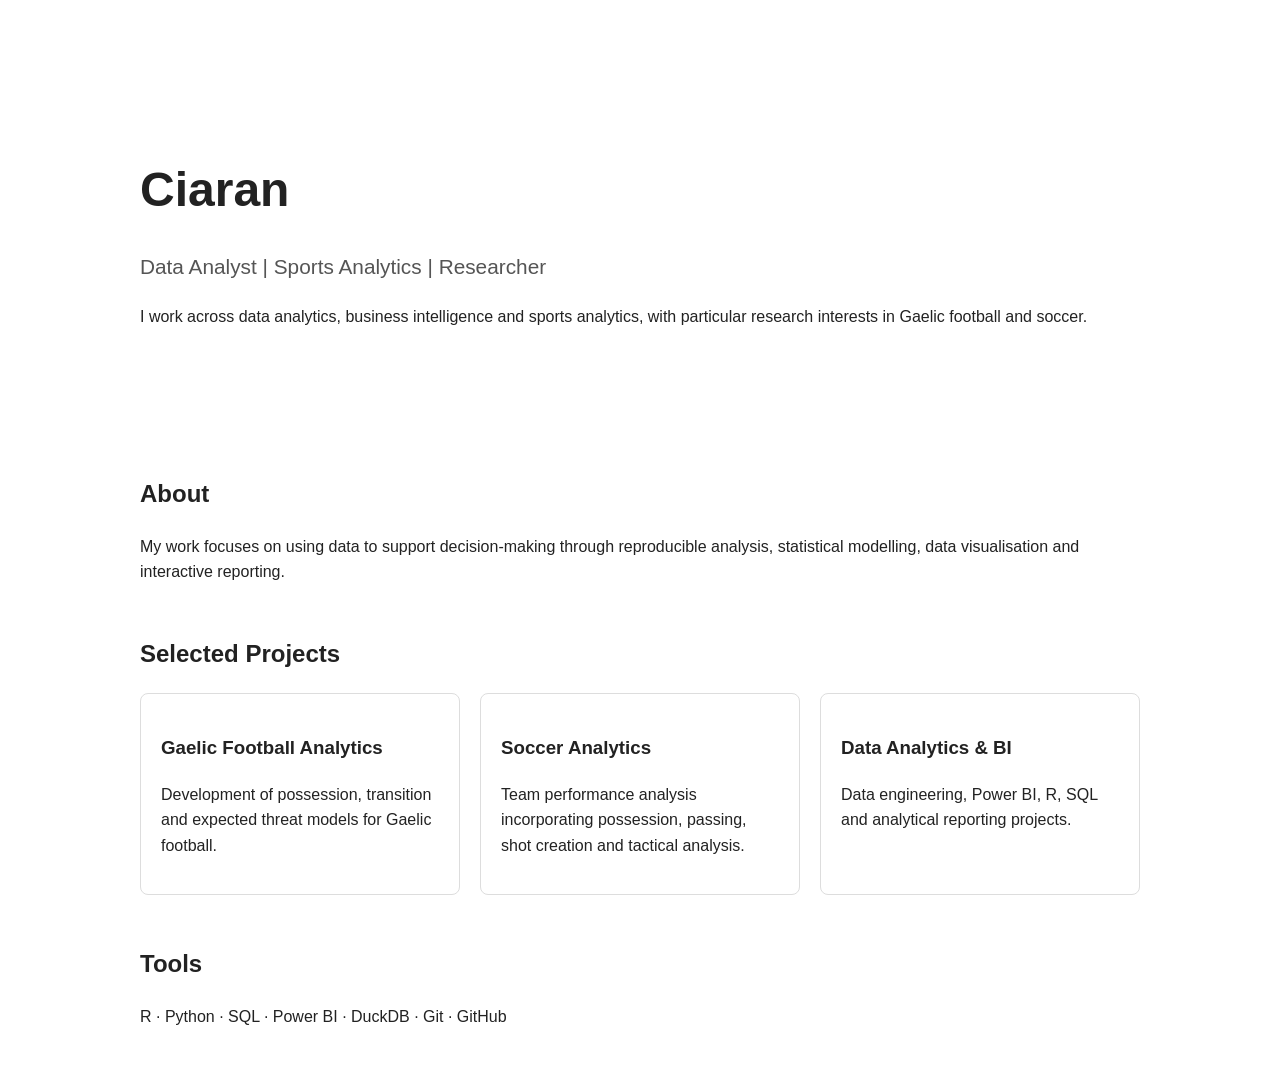
==== index.html @ 385c02b8 "Create index.html" ====
<!DOCTYPE html>
<html lang="en">
<head>
  <meta charset="UTF-8">
  <meta name="viewport" content="width=device-width, initial-scale=1.0">

  <title>Ciaran | Data Analyst & Sports Analytics</title>

  <style>
    body {
      font-family: Arial, sans-serif;
      max-width: 1000px;
      margin: 0 auto;
      padding: 40px 20px;
      line-height: 1.6;
      color: #222;
    }

    header {
      padding: 80px 0;
    }

    h1 {
      font-size: 3rem;
      margin-bottom: 10px;
    }

    h2 {
      margin-top: 50px;
    }

    .subtitle {
      font-size: 1.3rem;
      color: #555;
    }

    .projects {
      display: grid;
      grid-template-columns: repeat(auto-fit, minmax(250px, 1fr));
      gap: 20px;
    }

    .project {
      border: 1px solid #ddd;
      border-radius: 8px;
      padding: 20px;
    }

    a {
      color: #005eb8;
    }
  </style>
</head>

<body>

<header>
  <h1>Ciaran</h1>
  <p class="subtitle">
    Data Analyst | Sports Analytics | Researcher
  </p>

  <p>
    I work across data analytics, business intelligence and sports analytics,
    with particular research interests in Gaelic football and soccer.
  </p>
</header>

<section>
  <h2>About</h2>

  <p>
    My work focuses on using data to support decision-making through
    reproducible analysis, statistical modelling, data visualisation and
    interactive reporting.
  </p>
</section>

<section>
  <h2>Selected Projects</h2>

  <div class="projects">

    <div class="project">
      <h3>Gaelic Football Analytics</h3>
      <p>
        Development of possession, transition and expected threat models
        for Gaelic football.
      </p>
    </div>

    <div class="project">
      <h3>Soccer Analytics</h3>
      <p>
        Team performance analysis incorporating possession, passing,
        shot creation and tactical analysis.
      </p>
    </div>

    <div class="project">
      <h3>Data Analytics & BI</h3>
      <p>
        Data engineering, Power BI, R, SQL and analytical reporting projects.
      </p>
    </div>

  </div>
</section>

<section>
  <h2>Tools</h2>

  <p>
    R · Python · SQL · Power BI · DuckDB · Git · GitHub
  </p>
</section>

</body>
</html>
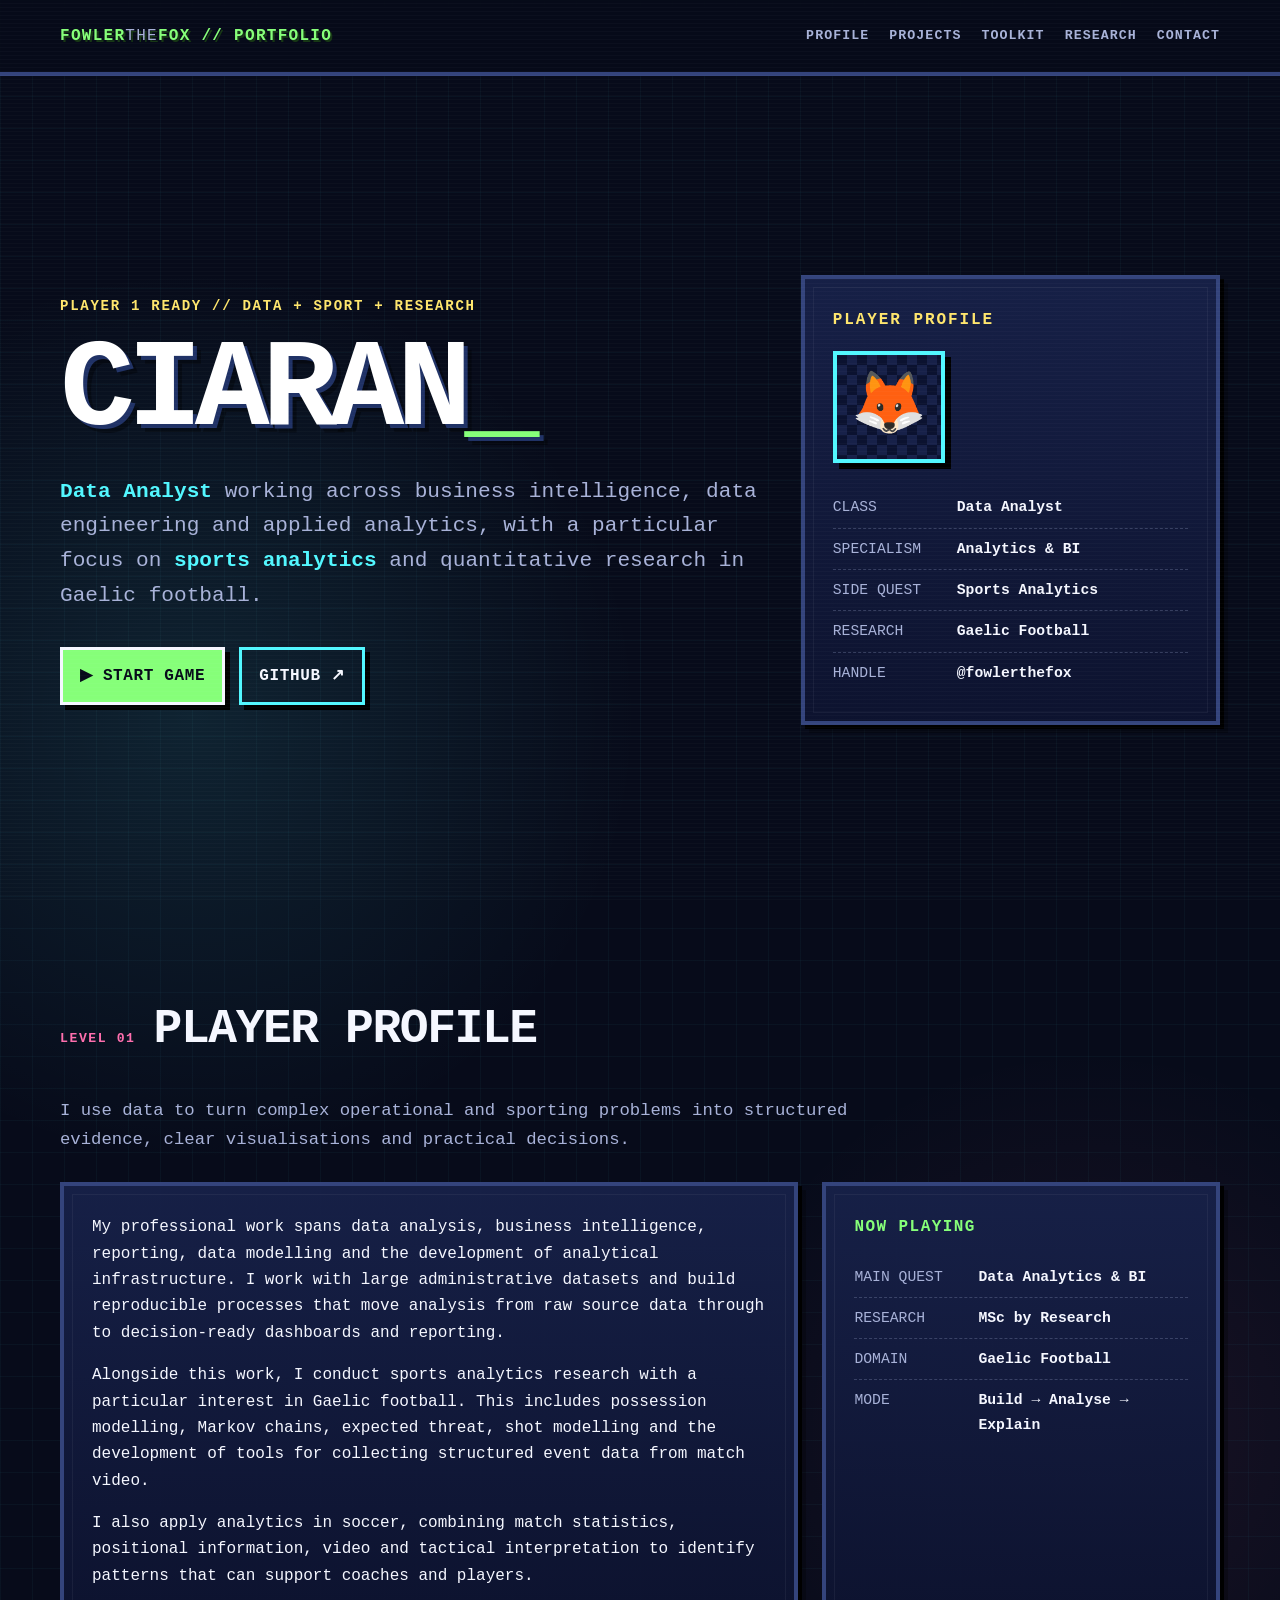
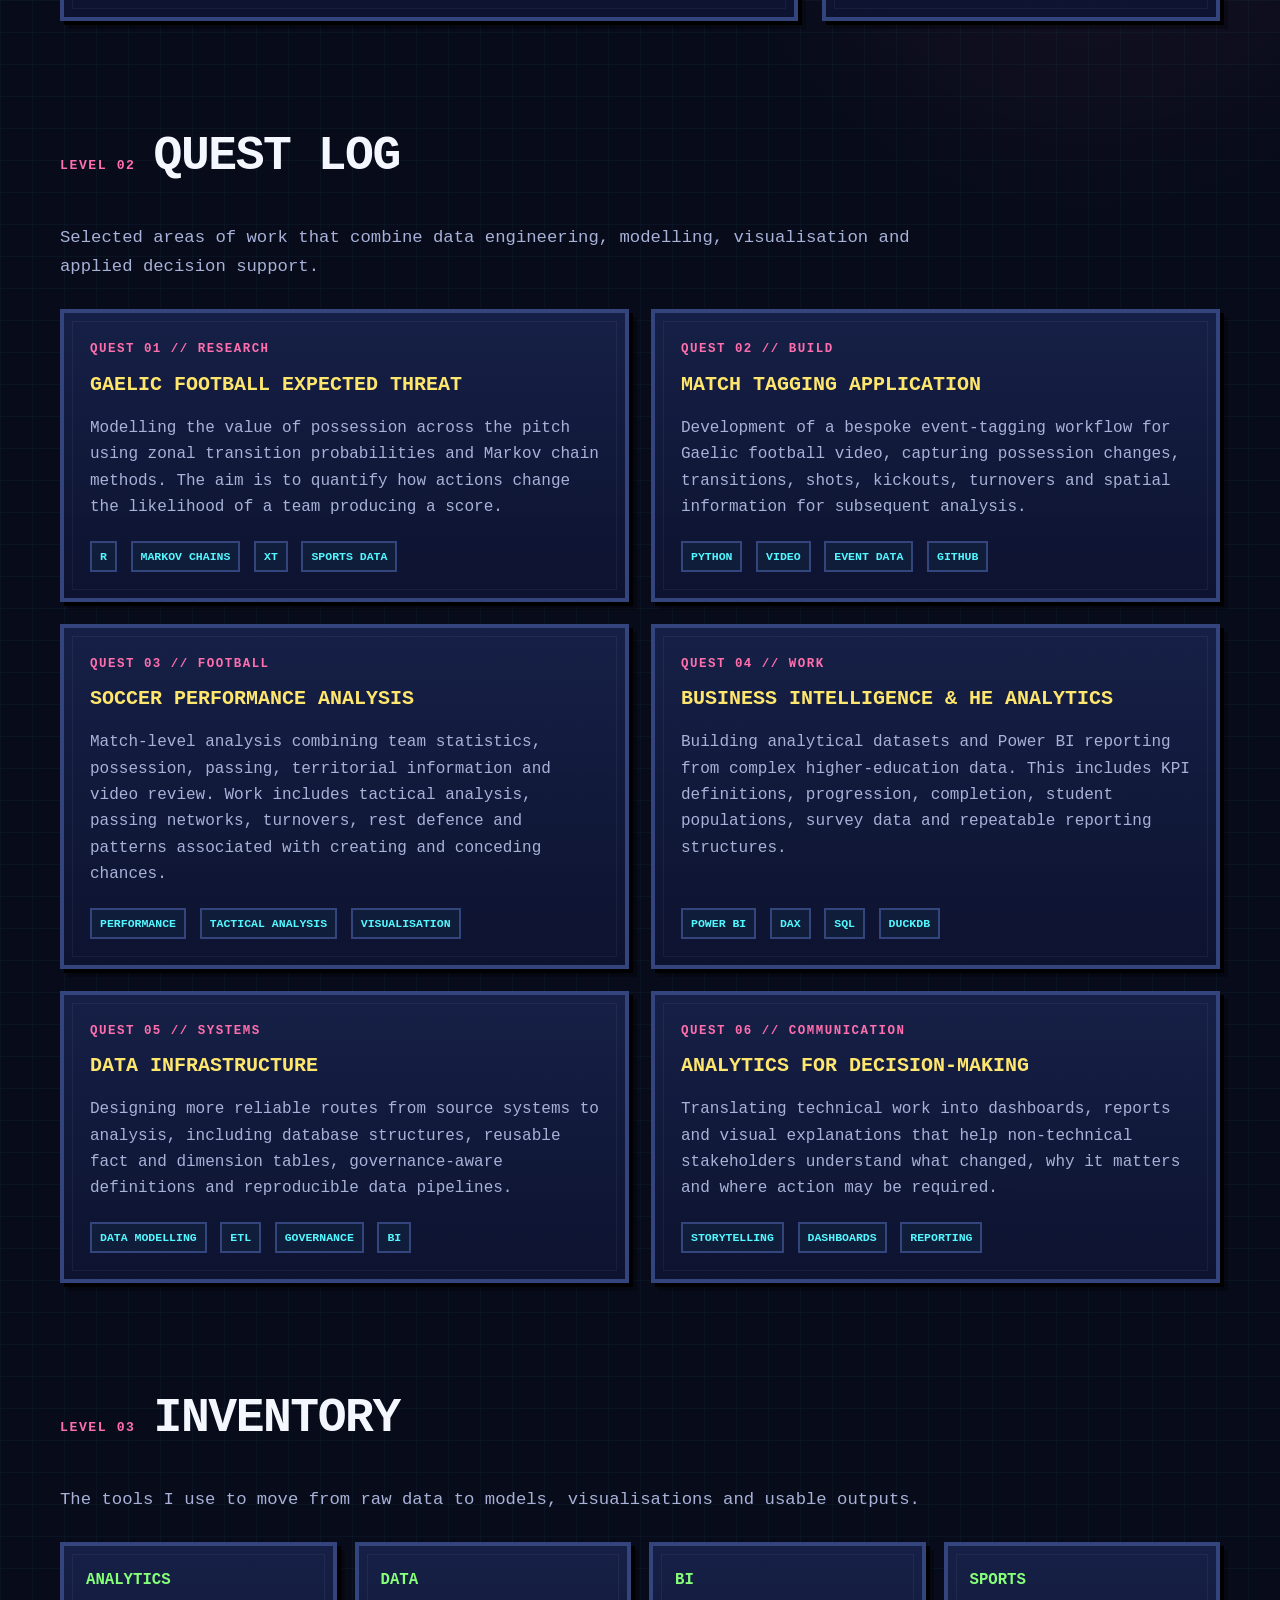
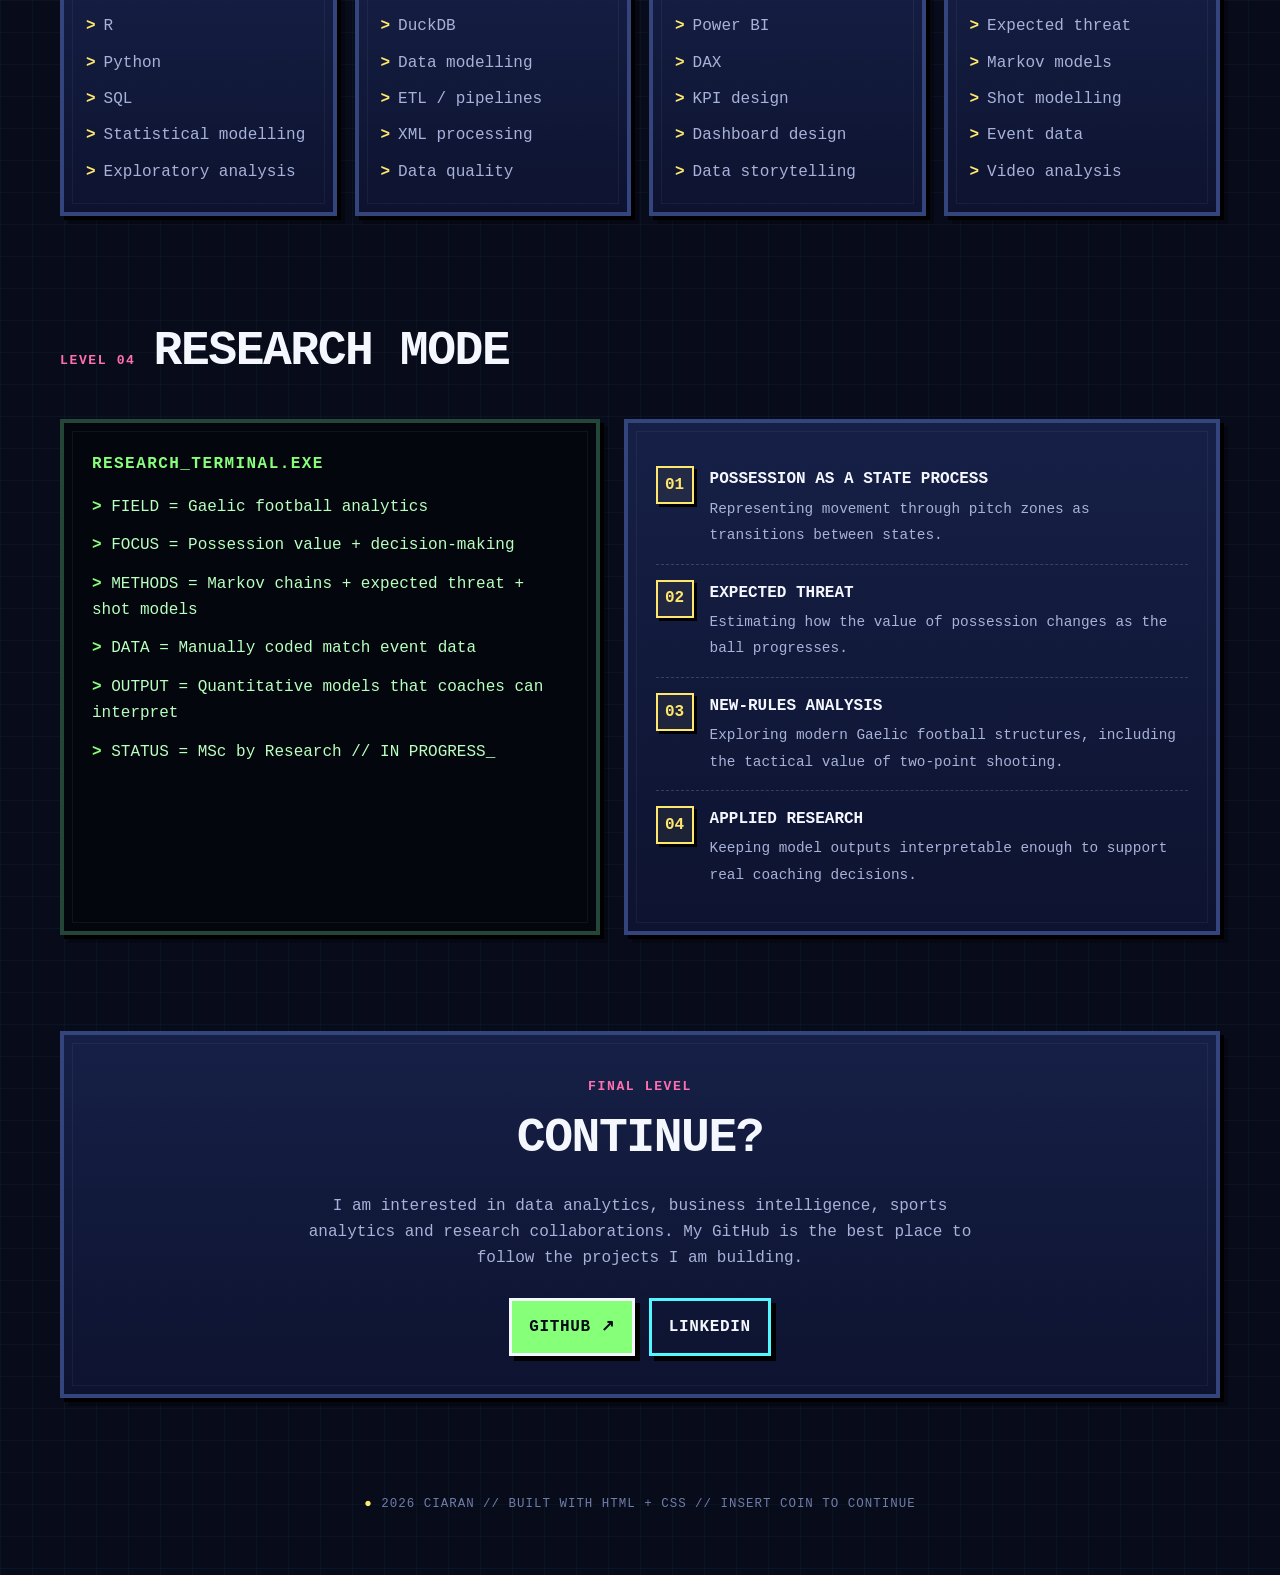
==== commit 3dae6b9a: "Update index.html updated homepage" ====
--- a/index.html
+++ b/index.html
@@ -1,119 +1,997 @@
 <!DOCTYPE html>
 <html lang="en">
 <head>
-  <meta charset="UTF-8">
-  <meta name="viewport" content="width=device-width, initial-scale=1.0">
-
+  <meta charset="UTF-8" />
+  <meta name="viewport" content="width=device-width, initial-scale=1.0" />
+  <meta name="description" content="Ciaran's portfolio — data analytics, sports analytics, research, Power BI, R, Python and SQL." />
   <title>Ciaran | Data Analyst & Sports Analytics</title>
 
   <style>
+    :root {
+      --bg: #070b1a;
+      --bg-2: #0b1230;
+      --panel: #111936;
+      --panel-2: #172149;
+      --ink: #f5f7ff;
+      --muted: #a8b2d8;
+      --green: #86ff79;
+      --cyan: #52f7ff;
+      --yellow: #ffe66d;
+      --pink: #ff6fae;
+      --red: #ff627d;
+      --border: #34447c;
+      --shadow: #000000;
+      --pixel: 4px;
+      --content: 1160px;
+    }
+
+    * {
+      box-sizing: border-box;
+    }
+
+    html {
+      scroll-behavior: smooth;
+    }
+
     body {
-      font-family: Arial, sans-serif;
-      max-width: 1000px;
+      margin: 0;
+      min-height: 100vh;
+      color: var(--ink);
+      background:
+        linear-gradient(rgba(82, 247, 255, 0.035) 1px, transparent 1px),
+        linear-gradient(90deg, rgba(82, 247, 255, 0.035) 1px, transparent 1px),
+        radial-gradient(circle at 15% 15%, rgba(82, 247, 255, 0.10), transparent 28rem),
+        radial-gradient(circle at 85% 30%, rgba(255, 111, 174, 0.08), transparent 24rem),
+        var(--bg);
+      background-size: 32px 32px, 32px 32px, auto, auto, auto;
+      font-family: "Courier New", Courier, monospace;
+      line-height: 1.65;
+      overflow-x: hidden;
+    }
+
+    body::after {
+      content: "";
+      position: fixed;
+      inset: 0;
+      pointer-events: none;
+      z-index: 999;
+      background: repeating-linear-gradient(
+        0deg,
+        rgba(255,255,255,0.018) 0,
+        rgba(255,255,255,0.018) 1px,
+        transparent 1px,
+        transparent 4px
+      );
+      mix-blend-mode: screen;
+    }
+
+    a {
+      color: inherit;
+    }
+
+    ::selection {
+      background: var(--cyan);
+      color: var(--bg);
+    }
+
+    .wrap {
+      width: min(calc(100% - 32px), var(--content));
       margin: 0 auto;
-      padding: 40px 20px;
-      line-height: 1.6;
-      color: #222;
-    }
-
-    header {
-      padding: 80px 0;
-    }
-
-    h1 {
-      font-size: 3rem;
-      margin-bottom: 10px;
-    }
-
-    h2 {
-      margin-top: 50px;
-    }
-
-    .subtitle {
-      font-size: 1.3rem;
-      color: #555;
-    }
-
-    .projects {
+    }
+
+    .pixel-box {
+      position: relative;
+      background: linear-gradient(180deg, rgba(23,33,73,0.94), rgba(13,19,48,0.96));
+      border: var(--pixel) solid var(--border);
+      box-shadow:
+        var(--pixel) var(--pixel) 0 var(--shadow),
+        calc(var(--pixel) * 2) calc(var(--pixel) * 2) 0 rgba(0,0,0,0.28);
+    }
+
+    .pixel-box::before {
+      content: "";
+      position: absolute;
+      inset: 8px;
+      border: 1px solid rgba(255,255,255,0.05);
+      pointer-events: none;
+    }
+
+    .topbar {
+      border-bottom: 4px solid var(--border);
+      background: rgba(7,11,26,0.92);
+      position: sticky;
+      top: 0;
+      z-index: 100;
+      backdrop-filter: blur(10px);
+    }
+
+    .topbar-inner {
+      min-height: 72px;
+      display: flex;
+      align-items: center;
+      justify-content: space-between;
+      gap: 24px;
+    }
+
+    .brand {
+      text-decoration: none;
+      font-weight: 900;
+      color: var(--green);
+      letter-spacing: 0.08em;
+      text-transform: uppercase;
+      white-space: nowrap;
+      text-shadow: 2px 2px 0 #173815;
+    }
+
+    .brand span {
+      color: var(--muted);
+      font-weight: 400;
+    }
+
+    nav {
+      display: flex;
+      gap: 20px;
+      flex-wrap: wrap;
+      justify-content: flex-end;
+    }
+
+    nav a {
+      color: var(--muted);
+      text-decoration: none;
+      font-size: 0.83rem;
+      font-weight: 700;
+      letter-spacing: 0.08em;
+      text-transform: uppercase;
+    }
+
+    nav a:hover,
+    nav a:focus-visible {
+      color: var(--cyan);
+    }
+
+    main {
+      padding-bottom: 40px;
+    }
+
+    .hero {
+      min-height: calc(100vh - 72px);
       display: grid;
-      grid-template-columns: repeat(auto-fit, minmax(250px, 1fr));
-      gap: 20px;
-    }
-
-    .project {
-      border: 1px solid #ddd;
-      border-radius: 8px;
-      padding: 20px;
-    }
-
-    a {
-      color: #005eb8;
+      grid-template-columns: 1.25fr 0.75fr;
+      gap: 42px;
+      align-items: center;
+      padding: 76px 0 56px;
+    }
+
+    .eyebrow {
+      color: var(--yellow);
+      font-size: 0.88rem;
+      font-weight: 800;
+      letter-spacing: 0.12em;
+      text-transform: uppercase;
+      margin: 0 0 18px;
+    }
+
+    .hero h1 {
+      margin: 0;
+      font-size: clamp(3.4rem, 10vw, 7.8rem);
+      line-height: 0.88;
+      letter-spacing: -0.06em;
+      color: white;
+      text-shadow:
+        4px 4px 0 #203266,
+        8px 8px 0 rgba(0,0,0,0.35);
+    }
+
+    .hero h1 .cursor {
+      color: var(--green);
+      animation: blink 1s steps(1) infinite;
+    }
+
+    @keyframes blink {
+      50% { opacity: 0; }
+    }
+
+    .hero-sub {
+      margin: 28px 0 0;
+      max-width: 760px;
+      font-size: clamp(1.05rem, 2vw, 1.32rem);
+      color: var(--muted);
+    }
+
+    .hero-sub strong {
+      color: var(--cyan);
+    }
+
+    .hero-actions {
+      display: flex;
+      flex-wrap: wrap;
+      gap: 14px;
+      margin-top: 34px;
+    }
+
+    .btn {
+      display: inline-block;
+      padding: 13px 17px;
+      border: 3px solid var(--ink);
+      background: var(--green);
+      color: var(--bg);
+      text-decoration: none;
+      text-transform: uppercase;
+      font-weight: 900;
+      letter-spacing: 0.04em;
+      box-shadow: 5px 5px 0 #000;
+      transition: transform 0.12s ease, box-shadow 0.12s ease;
+    }
+
+    .btn:hover,
+    .btn:focus-visible {
+      transform: translate(3px, 3px);
+      box-shadow: 2px 2px 0 #000;
+    }
+
+    .btn.secondary {
+      background: transparent;
+      color: var(--ink);
+      border-color: var(--cyan);
+    }
+
+    .player-card {
+      padding: 28px;
+    }
+
+    .player-card h2 {
+      margin: 0 0 18px;
+      color: var(--yellow);
+      font-size: 1rem;
+      text-transform: uppercase;
+      letter-spacing: 0.12em;
+    }
+
+    .avatar {
+      width: 112px;
+      height: 112px;
+      display: grid;
+      place-items: center;
+      margin-bottom: 24px;
+      border: 4px solid var(--cyan);
+      background:
+        linear-gradient(45deg, #172149 25%, transparent 25%),
+        linear-gradient(-45deg, #172149 25%, transparent 25%),
+        linear-gradient(45deg, transparent 75%, #172149 75%),
+        linear-gradient(-45deg, transparent 75%, #172149 75%),
+        #0b1230;
+      background-size: 20px 20px;
+      background-position: 0 0, 0 10px, 10px -10px, -10px 0px;
+      box-shadow: 6px 6px 0 #000;
+      font-size: 3.8rem;
+      image-rendering: pixelated;
+    }
+
+    .stat-row {
+      display: grid;
+      grid-template-columns: 112px 1fr;
+      gap: 12px;
+      padding: 8px 0;
+      border-bottom: 1px dashed rgba(168,178,216,0.26);
+      font-size: 0.92rem;
+    }
+
+    .stat-row:last-child {
+      border-bottom: 0;
+    }
+
+    .stat-label {
+      color: var(--muted);
+      text-transform: uppercase;
+    }
+
+    .stat-value {
+      color: var(--ink);
+      font-weight: 700;
+    }
+
+    .section {
+      padding: 86px 0 10px;
+      scroll-margin-top: 82px;
+    }
+
+    .section-heading {
+      display: flex;
+      align-items: baseline;
+      gap: 18px;
+      margin-bottom: 28px;
+    }
+
+    .level {
+      color: var(--pink);
+      font-weight: 900;
+      letter-spacing: 0.12em;
+      text-transform: uppercase;
+      white-space: nowrap;
+      font-size: 0.82rem;
+    }
+
+    .section h2 {
+      margin: 0;
+      font-size: clamp(1.8rem, 4vw, 3rem);
+      text-transform: uppercase;
+      letter-spacing: -0.03em;
+    }
+
+    .lead {
+      color: var(--muted);
+      font-size: 1.08rem;
+      max-width: 860px;
+      margin-bottom: 28px;
+    }
+
+    .profile-grid {
+      display: grid;
+      grid-template-columns: 1.3fr 0.7fr;
+      gap: 24px;
+    }
+
+    .profile-copy,
+    .now-playing {
+      padding: 28px;
+    }
+
+    .profile-copy p:first-child {
+      margin-top: 0;
+    }
+
+    .profile-copy p:last-child {
+      margin-bottom: 0;
+    }
+
+    .now-playing h3,
+    .terminal h3 {
+      margin-top: 0;
+      color: var(--green);
+      text-transform: uppercase;
+      font-size: 1rem;
+      letter-spacing: 0.09em;
+    }
+
+    .quest-grid {
+      display: grid;
+      grid-template-columns: repeat(2, minmax(0, 1fr));
+      gap: 22px;
+    }
+
+    .quest {
+      padding: 26px;
+      min-height: 280px;
+      display: flex;
+      flex-direction: column;
+    }
+
+    .quest-number {
+      color: var(--pink);
+      font-size: 0.78rem;
+      font-weight: 900;
+      letter-spacing: 0.12em;
+      text-transform: uppercase;
+    }
+
+    .quest h3 {
+      margin: 8px 0 14px;
+      color: var(--yellow);
+      font-size: 1.25rem;
+      text-transform: uppercase;
+    }
+
+    .quest p {
+      color: var(--muted);
+      margin-top: 0;
+    }
+
+    .quest .tags {
+      margin-top: auto;
+    }
+
+    .tag {
+      display: inline-block;
+      margin: 4px 4px 0 0;
+      padding: 4px 8px;
+      border: 2px solid var(--border);
+      color: var(--cyan);
+      background: rgba(82,247,255,0.04);
+      font-size: 0.72rem;
+      font-weight: 700;
+      text-transform: uppercase;
+    }
+
+    .toolkit {
+      display: grid;
+      grid-template-columns: repeat(4, minmax(0, 1fr));
+      gap: 18px;
+    }
+
+    .skill-card {
+      padding: 22px;
+    }
+
+    .skill-card h3 {
+      margin: 0 0 14px;
+      color: var(--green);
+      text-transform: uppercase;
+      font-size: 0.98rem;
+    }
+
+    .skill-card ul {
+      margin: 0;
+      padding: 0;
+      list-style: none;
+      color: var(--muted);
+    }
+
+    .skill-card li {
+      padding: 5px 0;
+    }
+
+    .skill-card li::before {
+      content: ">";
+      color: var(--yellow);
+      margin-right: 8px;
+      font-weight: 900;
+    }
+
+    .research-layout {
+      display: grid;
+      grid-template-columns: 0.95fr 1.05fr;
+      gap: 24px;
+    }
+
+    .terminal,
+    .achievement-panel {
+      padding: 28px;
+    }
+
+    .terminal {
+      background: #03070d;
+      border-color: #244638;
+      color: #b8ffc0;
+    }
+
+    .terminal-line {
+      margin: 0 0 12px;
+    }
+
+    .prompt {
+      color: var(--green);
+      font-weight: 900;
+    }
+
+    .achievement {
+      display: flex;
+      gap: 16px;
+      align-items: flex-start;
+      padding: 15px 0;
+      border-bottom: 1px dashed rgba(168,178,216,0.25);
+    }
+
+    .achievement:last-child {
+      border-bottom: 0;
+    }
+
+    .achievement-icon {
+      width: 38px;
+      height: 38px;
+      flex: 0 0 38px;
+      display: grid;
+      place-items: center;
+      border: 2px solid var(--yellow);
+      color: var(--yellow);
+      background: rgba(255,230,109,0.06);
+      font-weight: 900;
+      box-shadow: 3px 3px 0 #000;
+    }
+
+    .achievement strong {
+      color: var(--ink);
+      display: block;
+      text-transform: uppercase;
+      margin-bottom: 3px;
+    }
+
+    .achievement span {
+      color: var(--muted);
+      font-size: 0.9rem;
+    }
+
+    .contact-card {
+      padding: 38px;
+      text-align: center;
+    }
+
+    .contact-card h2 {
+      margin-bottom: 14px;
+    }
+
+    .contact-card p {
+      color: var(--muted);
+      max-width: 680px;
+      margin: 0 auto 26px;
+    }
+
+    .contact-links {
+      display: flex;
+      justify-content: center;
+      flex-wrap: wrap;
+      gap: 14px;
+    }
+
+    footer {
+      padding: 46px 0 60px;
+      text-align: center;
+      color: #6f7da8;
+      font-size: 0.78rem;
+      text-transform: uppercase;
+      letter-spacing: 0.08em;
+    }
+
+    .coin {
+      color: var(--yellow);
+    }
+
+    @media (max-width: 900px) {
+      .hero,
+      .profile-grid,
+      .research-layout {
+        grid-template-columns: 1fr;
+      }
+
+      .hero {
+        min-height: auto;
+        padding-top: 58px;
+      }
+
+      .player-card {
+        max-width: 560px;
+      }
+
+      .toolkit {
+        grid-template-columns: repeat(2, minmax(0, 1fr));
+      }
+    }
+
+    @media (max-width: 680px) {
+      .topbar {
+        position: relative;
+      }
+
+      .topbar-inner {
+        padding: 18px 0;
+        align-items: flex-start;
+        flex-direction: column;
+      }
+
+      nav {
+        justify-content: flex-start;
+        gap: 12px 18px;
+      }
+
+      .hero {
+        padding-top: 48px;
+      }
+
+      .hero h1 {
+        font-size: clamp(3.1rem, 21vw, 5rem);
+      }
+
+      .quest-grid,
+      .toolkit {
+        grid-template-columns: 1fr;
+      }
+
+      .section {
+        padding-top: 68px;
+      }
+
+      .section-heading {
+        display: block;
+      }
+
+      .level {
+        display: block;
+        margin-bottom: 6px;
+      }
+
+      .contact-card,
+      .profile-copy,
+      .now-playing,
+      .terminal,
+      .achievement-panel,
+      .quest,
+      .player-card {
+        padding: 22px;
+      }
+    }
+
+    @media (prefers-reduced-motion: reduce) {
+      html {
+        scroll-behavior: auto;
+      }
+
+      .cursor {
+        animation: none !important;
+      }
+
+      .btn {
+        transition: none;
+      }
     }
   </style>
 </head>
 
 <body>
-
-<header>
-  <h1>Ciaran</h1>
-  <p class="subtitle">
-    Data Analyst | Sports Analytics | Researcher
-  </p>
-
-  <p>
-    I work across data analytics, business intelligence and sports analytics,
-    with particular research interests in Gaelic football and soccer.
-  </p>
-</header>
-
-<section>
-  <h2>About</h2>
-
-  <p>
-    My work focuses on using data to support decision-making through
-    reproducible analysis, statistical modelling, data visualisation and
-    interactive reporting.
-  </p>
-</section>
-
-<section>
-  <h2>Selected Projects</h2>
-
-  <div class="projects">
-
-    <div class="project">
-      <h3>Gaelic Football Analytics</h3>
-      <p>
-        Development of possession, transition and expected threat models
-        for Gaelic football.
-      </p>
+  <header class="topbar">
+    <div class="wrap topbar-inner">
+      <a class="brand" href="#home">FOWLER<span>THE</span>FOX // PORTFOLIO</a>
+
+      <nav aria-label="Main navigation">
+        <a href="#profile">Profile</a>
+        <a href="#quests">Projects</a>
+        <a href="#toolkit">Toolkit</a>
+        <a href="#research">Research</a>
+        <a href="#contact">Contact</a>
+      </nav>
     </div>
-
-    <div class="project">
-      <h3>Soccer Analytics</h3>
-      <p>
-        Team performance analysis incorporating possession, passing,
-        shot creation and tactical analysis.
-      </p>
+  </header>
+
+  <main id="home">
+    <div class="wrap">
+      <section class="hero">
+        <div>
+          <p class="eyebrow">Player 1 Ready // Data + Sport + Research</p>
+
+          <h1>CIARAN<span class="cursor">_</span></h1>
+
+          <p class="hero-sub">
+            <strong>Data Analyst</strong> working across business intelligence,
+            data engineering and applied analytics, with a particular focus on
+            <strong>sports analytics</strong> and quantitative research in Gaelic football.
+          </p>
+
+          <div class="hero-actions">
+            <a class="btn" href="#quests">▶ Start Game</a>
+            <a class="btn secondary" href="https://github.com/fowlerthefox" target="_blank" rel="noopener noreferrer">GitHub ↗</a>
+          </div>
+        </div>
+
+        <aside class="player-card pixel-box" aria-label="Player profile">
+          <h2>Player Profile</h2>
+
+          <div class="avatar" aria-hidden="true">🦊</div>
+
+          <div class="stat-row">
+            <span class="stat-label">Class</span>
+            <span class="stat-value">Data Analyst</span>
+          </div>
+          <div class="stat-row">
+            <span class="stat-label">Specialism</span>
+            <span class="stat-value">Analytics & BI</span>
+          </div>
+          <div class="stat-row">
+            <span class="stat-label">Side Quest</span>
+            <span class="stat-value">Sports Analytics</span>
+          </div>
+          <div class="stat-row">
+            <span class="stat-label">Research</span>
+            <span class="stat-value">Gaelic Football</span>
+          </div>
+          <div class="stat-row">
+            <span class="stat-label">Handle</span>
+            <span class="stat-value">@fowlerthefox</span>
+          </div>
+        </aside>
+      </section>
+
+      <section class="section" id="profile">
+        <div class="section-heading">
+          <span class="level">Level 01</span>
+          <h2>Player Profile</h2>
+        </div>
+
+        <p class="lead">
+          I use data to turn complex operational and sporting problems into
+          structured evidence, clear visualisations and practical decisions.
+        </p>
+
+        <div class="profile-grid">
+          <div class="profile-copy pixel-box">
+            <p>
+              My professional work spans data analysis, business intelligence,
+              reporting, data modelling and the development of analytical
+              infrastructure. I work with large administrative datasets and build
+              reproducible processes that move analysis from raw source data through
+              to decision-ready dashboards and reporting.
+            </p>
+
+            <p>
+              Alongside this work, I conduct sports analytics research with a
+              particular interest in Gaelic football. This includes possession
+              modelling, Markov chains, expected threat, shot modelling and the
+              development of tools for collecting structured event data from match video.
+            </p>
+
+            <p>
+              I also apply analytics in soccer, combining match statistics,
+              positional information, video and tactical interpretation to identify
+              patterns that can support coaches and players.
+            </p>
+          </div>
+
+          <aside class="now-playing pixel-box">
+            <h3>Now Playing</h3>
+
+            <div class="stat-row">
+              <span class="stat-label">Main Quest</span>
+              <span class="stat-value">Data Analytics & BI</span>
+            </div>
+            <div class="stat-row">
+              <span class="stat-label">Research</span>
+              <span class="stat-value">MSc by Research</span>
+            </div>
+            <div class="stat-row">
+              <span class="stat-label">Domain</span>
+              <span class="stat-value">Gaelic Football</span>
+            </div>
+            <div class="stat-row">
+              <span class="stat-label">Mode</span>
+              <span class="stat-value">Build → Analyse → Explain</span>
+            </div>
+          </aside>
+        </div>
+      </section>
+
+      <section class="section" id="quests">
+        <div class="section-heading">
+          <span class="level">Level 02</span>
+          <h2>Quest Log</h2>
+        </div>
+
+        <p class="lead">
+          Selected areas of work that combine data engineering, modelling,
+          visualisation and applied decision support.
+        </p>
+
+        <div class="quest-grid">
+          <article class="quest pixel-box">
+            <span class="quest-number">Quest 01 // Research</span>
+            <h3>Gaelic Football Expected Threat</h3>
+            <p>
+              Modelling the value of possession across the pitch using zonal
+              transition probabilities and Markov chain methods. The aim is to
+              quantify how actions change the likelihood of a team producing a score.
+            </p>
+            <div class="tags">
+              <span class="tag">R</span>
+              <span class="tag">Markov Chains</span>
+              <span class="tag">xT</span>
+              <span class="tag">Sports Data</span>
+            </div>
+          </article>
+
+          <article class="quest pixel-box">
+            <span class="quest-number">Quest 02 // Build</span>
+            <h3>Match Tagging Application</h3>
+            <p>
+              Development of a bespoke event-tagging workflow for Gaelic football
+              video, capturing possession changes, transitions, shots, kickouts,
+              turnovers and spatial information for subsequent analysis.
+            </p>
+            <div class="tags">
+              <span class="tag">Python</span>
+              <span class="tag">Video</span>
+              <span class="tag">Event Data</span>
+              <span class="tag">GitHub</span>
+            </div>
+          </article>
+
+          <article class="quest pixel-box">
+            <span class="quest-number">Quest 03 // Football</span>
+            <h3>Soccer Performance Analysis</h3>
+            <p>
+              Match-level analysis combining team statistics, possession,
+              passing, territorial information and video review. Work includes
+              tactical analysis, passing networks, turnovers, rest defence and
+              patterns associated with creating and conceding chances.
+            </p>
+            <div class="tags">
+              <span class="tag">Performance</span>
+              <span class="tag">Tactical Analysis</span>
+              <span class="tag">Visualisation</span>
+            </div>
+          </article>
+
+          <article class="quest pixel-box">
+            <span class="quest-number">Quest 04 // Work</span>
+            <h3>Business Intelligence & HE Analytics</h3>
+            <p>
+              Building analytical datasets and Power BI reporting from complex
+              higher-education data. This includes KPI definitions, progression,
+              completion, student populations, survey data and repeatable reporting
+              structures.
+            </p>
+            <div class="tags">
+              <span class="tag">Power BI</span>
+              <span class="tag">DAX</span>
+              <span class="tag">SQL</span>
+              <span class="tag">DuckDB</span>
+            </div>
+          </article>
+
+          <article class="quest pixel-box">
+            <span class="quest-number">Quest 05 // Systems</span>
+            <h3>Data Infrastructure</h3>
+            <p>
+              Designing more reliable routes from source systems to analysis,
+              including database structures, reusable fact and dimension tables,
+              governance-aware definitions and reproducible data pipelines.
+            </p>
+            <div class="tags">
+              <span class="tag">Data Modelling</span>
+              <span class="tag">ETL</span>
+              <span class="tag">Governance</span>
+              <span class="tag">BI</span>
+            </div>
+          </article>
+
+          <article class="quest pixel-box">
+            <span class="quest-number">Quest 06 // Communication</span>
+            <h3>Analytics for Decision-Making</h3>
+            <p>
+              Translating technical work into dashboards, reports and visual
+              explanations that help non-technical stakeholders understand what
+              changed, why it matters and where action may be required.
+            </p>
+            <div class="tags">
+              <span class="tag">Storytelling</span>
+              <span class="tag">Dashboards</span>
+              <span class="tag">Reporting</span>
+            </div>
+          </article>
+        </div>
+      </section>
+
+      <section class="section" id="toolkit">
+        <div class="section-heading">
+          <span class="level">Level 03</span>
+          <h2>Inventory</h2>
+        </div>
+
+        <p class="lead">
+          The tools I use to move from raw data to models, visualisations and usable outputs.
+        </p>
+
+        <div class="toolkit">
+          <div class="skill-card pixel-box">
+            <h3>Analytics</h3>
+            <ul>
+              <li>R</li>
+              <li>Python</li>
+              <li>SQL</li>
+              <li>Statistical modelling</li>
+              <li>Exploratory analysis</li>
+            </ul>
+          </div>
+
+          <div class="skill-card pixel-box">
+            <h3>Data</h3>
+            <ul>
+              <li>DuckDB</li>
+              <li>Data modelling</li>
+              <li>ETL / pipelines</li>
+              <li>XML processing</li>
+              <li>Data quality</li>
+            </ul>
+          </div>
+
+          <div class="skill-card pixel-box">
+            <h3>BI</h3>
+            <ul>
+              <li>Power BI</li>
+              <li>DAX</li>
+              <li>KPI design</li>
+              <li>Dashboard design</li>
+              <li>Data storytelling</li>
+            </ul>
+          </div>
+
+          <div class="skill-card pixel-box">
+            <h3>Sports</h3>
+            <ul>
+              <li>Expected threat</li>
+              <li>Markov models</li>
+              <li>Shot modelling</li>
+              <li>Event data</li>
+              <li>Video analysis</li>
+            </ul>
+          </div>
+        </div>
+      </section>
+
+      <section class="section" id="research">
+        <div class="section-heading">
+          <span class="level">Level 04</span>
+          <h2>Research Mode</h2>
+        </div>
+
+        <div class="research-layout">
+          <div class="terminal pixel-box">
+            <h3>research_terminal.exe</h3>
+
+            <p class="terminal-line"><span class="prompt">&gt;</span> FIELD = Gaelic football analytics</p>
+            <p class="terminal-line"><span class="prompt">&gt;</span> FOCUS = Possession value + decision-making</p>
+            <p class="terminal-line"><span class="prompt">&gt;</span> METHODS = Markov chains + expected threat + shot models</p>
+            <p class="terminal-line"><span class="prompt">&gt;</span> DATA = Manually coded match event data</p>
+            <p class="terminal-line"><span class="prompt">&gt;</span> OUTPUT = Quantitative models that coaches can interpret</p>
+            <p class="terminal-line"><span class="prompt">&gt;</span> STATUS = MSc by Research // IN PROGRESS<span class="cursor">_</span></p>
+          </div>
+
+          <div class="achievement-panel pixel-box">
+            <div class="achievement">
+              <div class="achievement-icon">01</div>
+              <div>
+                <strong>Possession as a state process</strong>
+                <span>Representing movement through pitch zones as transitions between states.</span>
+              </div>
+            </div>
+
+            <div class="achievement">
+              <div class="achievement-icon">02</div>
+              <div>
+                <strong>Expected threat</strong>
+                <span>Estimating how the value of possession changes as the ball progresses.</span>
+              </div>
+            </div>
+
+            <div class="achievement">
+              <div class="achievement-icon">03</div>
+              <div>
+                <strong>New-rules analysis</strong>
+                <span>Exploring modern Gaelic football structures, including the tactical value of two-point shooting.</span>
+              </div>
+            </div>
+
+            <div class="achievement">
+              <div class="achievement-icon">04</div>
+              <div>
+                <strong>Applied research</strong>
+                <span>Keeping model outputs interpretable enough to support real coaching decisions.</span>
+              </div>
+            </div>
+          </div>
+        </div>
+      </section>
+
+      <section class="section" id="contact">
+        <div class="contact-card pixel-box">
+          <span class="level">Final Level</span>
+          <h2>Continue?</h2>
+
+          <p>
+            I am interested in data analytics, business intelligence, sports
+            analytics and research collaborations. My GitHub is the best place
+            to follow the projects I am building.
+          </p>
+
+          <div class="contact-links">
+            <a class="btn" href="https://github.com/fowlerthefox" target="_blank" rel="noopener noreferrer">GitHub ↗</a>
+            <!-- Replace # below with your LinkedIn profile URL when ready -->
+            <a class="btn secondary" href="#" aria-label="LinkedIn link placeholder">LinkedIn</a>
+          </div>
+        </div>
+      </section>
     </div>
-
-    <div class="project">
-      <h3>Data Analytics & BI</h3>
-      <p>
-        Data engineering, Power BI, R, SQL and analytical reporting projects.
-      </p>
+  </main>
+
+  <footer>
+    <div class="wrap">
+      <span class="coin">●</span> 2026 CIARAN // BUILT WITH HTML + CSS // INSERT COIN TO CONTINUE
     </div>
-
-  </div>
-</section>
-
-<section>
-  <h2>Tools</h2>
-
-  <p>
-    R · Python · SQL · Power BI · DuckDB · Git · GitHub
-  </p>
-</section>
-
+  </footer>
 </body>
-</html>+</html>
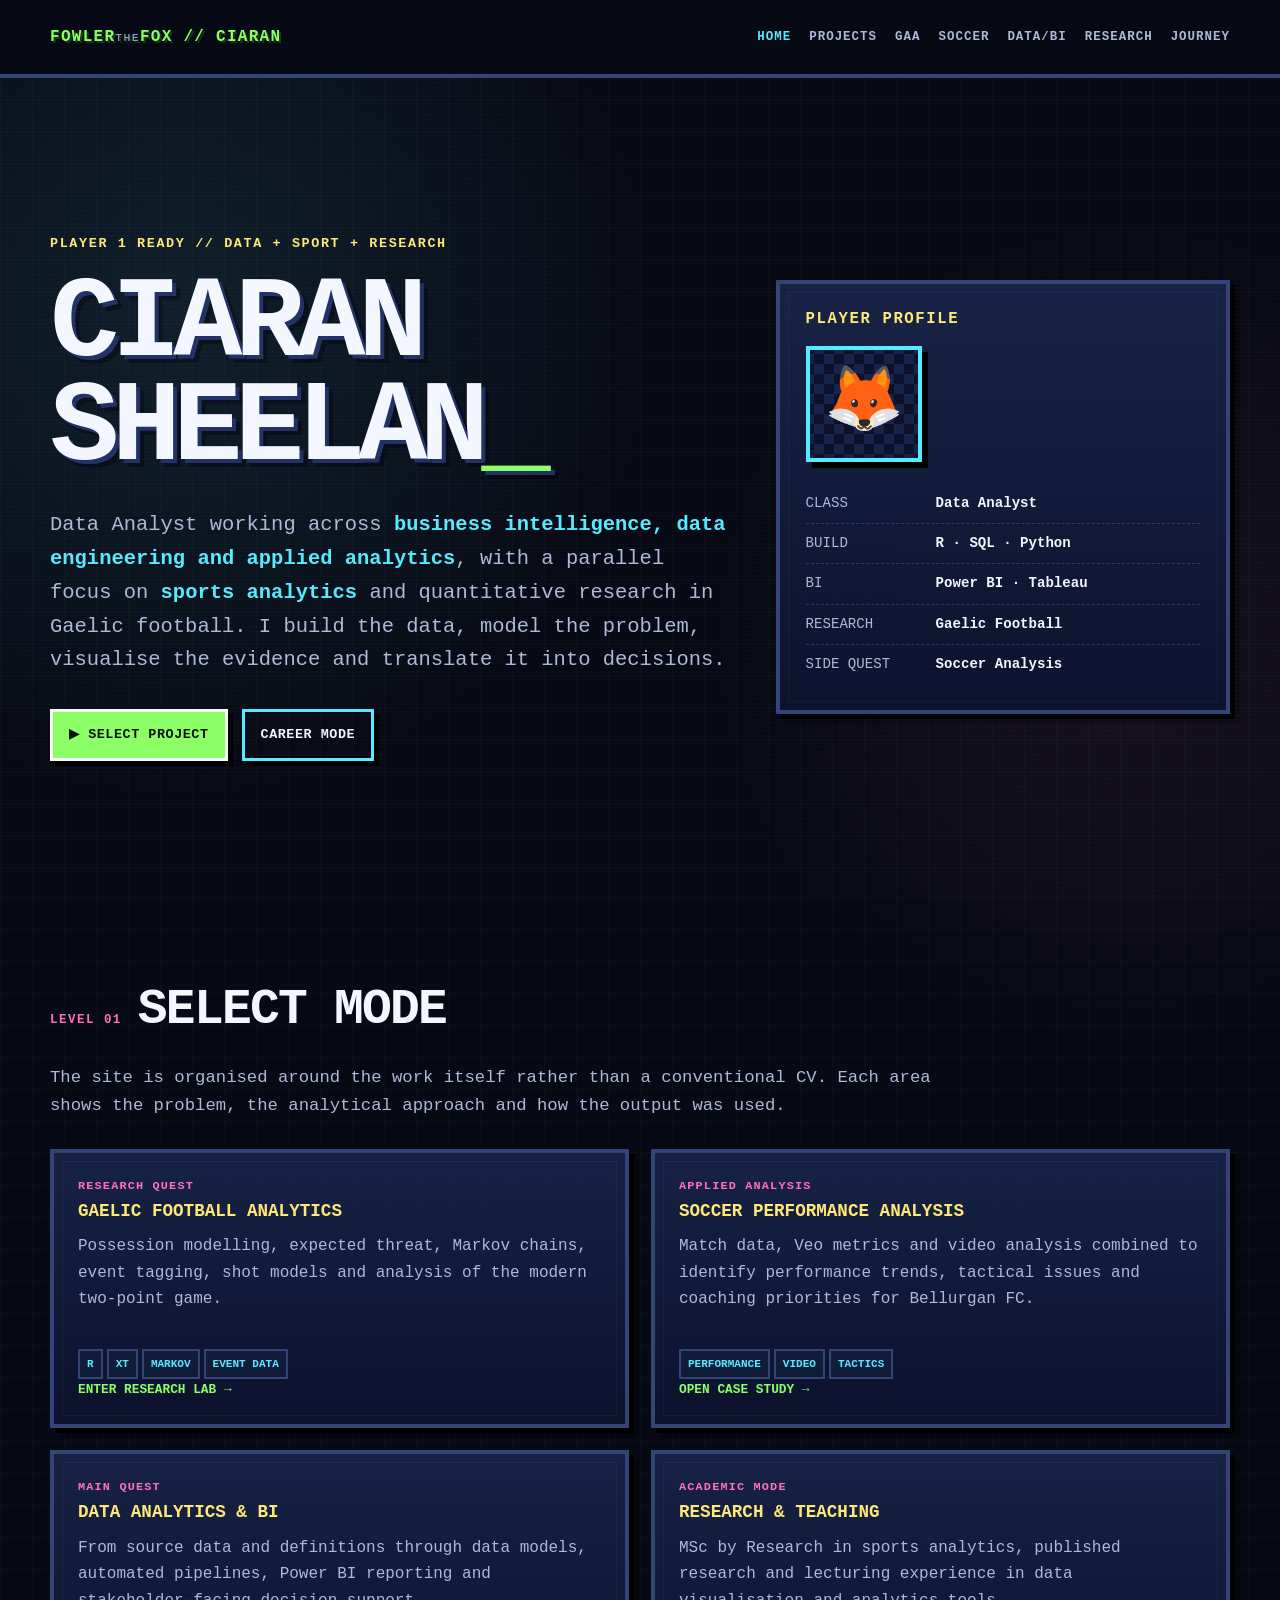
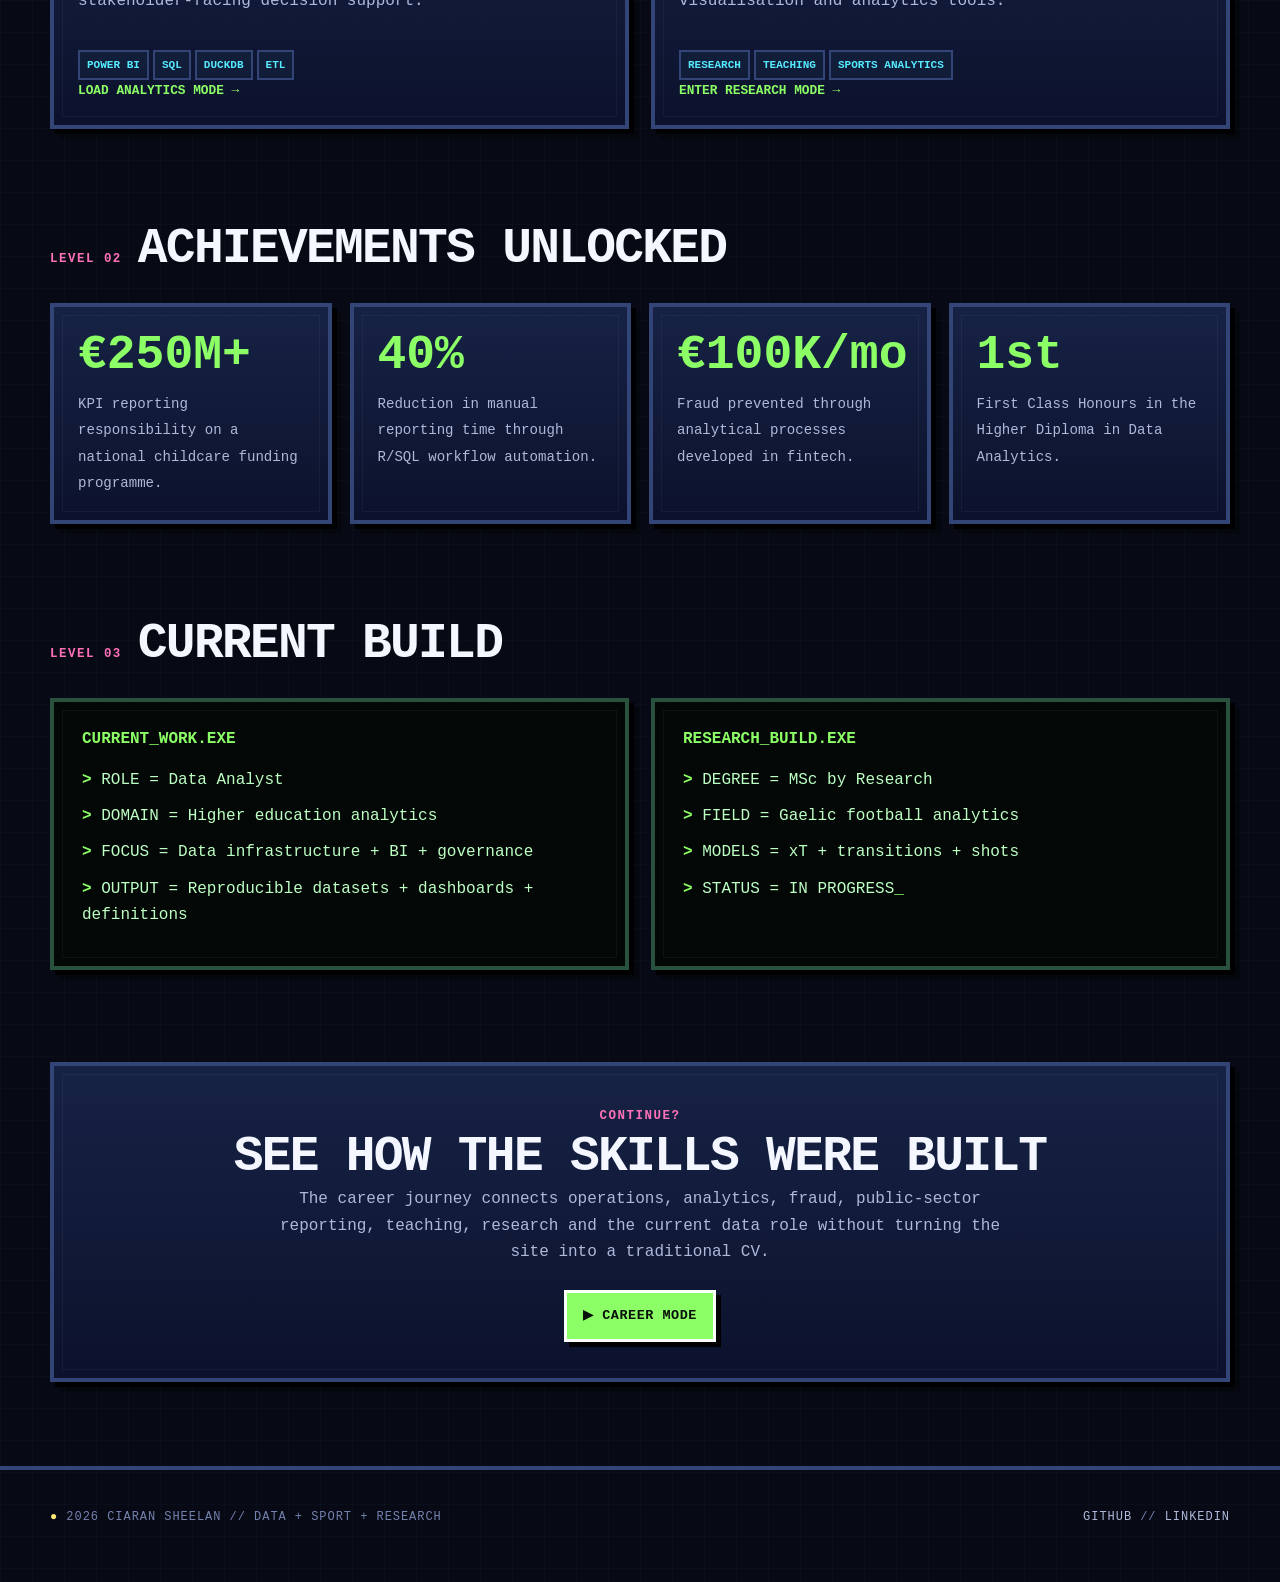
==== commit 3a91abb1: "pages updated added number of pages for portfolio" ====
--- a/index.html
+++ b/index.html
@@ -1,997 +1,126 @@
 <!DOCTYPE html>
 <html lang="en">
 <head>
-  <meta charset="UTF-8" />
-  <meta name="viewport" content="width=device-width, initial-scale=1.0" />
-  <meta name="description" content="Ciaran's portfolio — data analytics, sports analytics, research, Power BI, R, Python and SQL." />
-  <title>Ciaran | Data Analyst & Sports Analytics</title>
+  <meta charset="UTF-8">
+  <meta name="viewport" content="width=device-width, initial-scale=1.0">
+  <meta name="description" content="Portfolio of Ciaran Sheelan: data analytics, business intelligence, Gaelic football research and soccer performance analysis.">
+  <meta name="theme-color" content="#070914">
+  <title>Ciaran Sheelan | Data Analyst & Sports Analytics</title>
+  <link rel="stylesheet" href="assets/styles.css">
+</head>
+<body>
+<a class="skip-link" href="#main">Skip to content</a>
+<header class="topbar">
+  <div class="shell topbar-inner">
+    <a class="brand" href="index.html">FOWLER<small>THE</small>FOX // CIARAN</a>
+    <nav class="nav" aria-label="Main navigation"><a href="index.html" class="active">Home</a><a href="projects.html" class="">Projects</a><a href="gaa-analytics.html" class="">GAA</a><a href="soccer-analytics.html" class="">Soccer</a><a href="data-bi.html" class="">Data/BI</a><a href="research.html" class="">Research</a><a href="experience.html" class="">Journey</a></nav>
+  </div>
+</header>
+<main id="main">
+<div class="shell">
+  <section class="hero">
+    <div>
+      <p class="kicker">Player 1 Ready // Data + Sport + Research</p>
+      <h1>CIARAN<br>SHEELAN<span class="cursor">_</span></h1>
+      <p class="hero-copy">
+        Data Analyst working across <strong>business intelligence, data engineering and applied analytics</strong>,
+        with a parallel focus on <strong>sports analytics</strong> and quantitative research in Gaelic football.
+        I build the data, model the problem, visualise the evidence and translate it into decisions.
+      </p>
+      <div class="hero-actions">
+        <a class="btn" href="projects.html">▶ Select Project</a>
+        <a class="btn alt" href="experience.html">Career Mode</a>
+      </div>
+    </div>
 
-  <style>
-    :root {
-      --bg: #070b1a;
-      --bg-2: #0b1230;
-      --panel: #111936;
-      --panel-2: #172149;
-      --ink: #f5f7ff;
-      --muted: #a8b2d8;
-      --green: #86ff79;
-      --cyan: #52f7ff;
-      --yellow: #ffe66d;
-      --pink: #ff6fae;
-      --red: #ff627d;
-      --border: #34447c;
-      --shadow: #000000;
-      --pixel: 4px;
-      --content: 1160px;
-    }
+    <aside class="player-card pixel-box" aria-label="Player profile">
+      <h2>Player Profile</h2>
+      <div class="avatar" aria-hidden="true">🦊</div>
+      <div class="stat-row"><span class="stat-label">Class</span><span class="stat-value">Data Analyst</span></div>
+      <div class="stat-row"><span class="stat-label">Build</span><span class="stat-value">R · SQL · Python</span></div>
+      <div class="stat-row"><span class="stat-label">BI</span><span class="stat-value">Power BI · Tableau</span></div>
+      <div class="stat-row"><span class="stat-label">Research</span><span class="stat-value">Gaelic Football</span></div>
+      <div class="stat-row"><span class="stat-label">Side Quest</span><span class="stat-value">Soccer Analysis</span></div>
+    </aside>
+  </section>
 
-    * {
-      box-sizing: border-box;
-    }
+  <section class="section">
+    <div class="section-head"><span class="level">Level 01</span><h2>Select Mode</h2></div>
+    <p class="lead">The site is organised around the work itself rather than a conventional CV. Each area shows the problem, the analytical approach and how the output was used.</p>
+    <div class="grid-2">
+      <article class="card mode-card pixel-box">
+        <span class="card-kicker">Research Quest</span><h3>Gaelic Football Analytics</h3>
+        <p>Possession modelling, expected threat, Markov chains, event tagging, shot models and analysis of the modern two-point game.</p>
+        <div class="tags"><span class="tag">R</span><span class="tag">xT</span><span class="tag">Markov</span><span class="tag">Event Data</span></div>
+        <a class="card-link" href="gaa-analytics.html">Enter research lab →</a>
+      </article>
+      <article class="card mode-card pixel-box">
+        <span class="card-kicker">Applied Analysis</span><h3>Soccer Performance Analysis</h3>
+        <p>Match data, Veo metrics and video analysis combined to identify performance trends, tactical issues and coaching priorities for Bellurgan FC.</p>
+        <div class="tags"><span class="tag">Performance</span><span class="tag">Video</span><span class="tag">Tactics</span></div>
+        <a class="card-link" href="soccer-analytics.html">Open case study →</a>
+      </article>
+      <article class="card mode-card pixel-box">
+        <span class="card-kicker">Main Quest</span><h3>Data Analytics & BI</h3>
+        <p>From source data and definitions through data models, automated pipelines, Power BI reporting and stakeholder-facing decision support.</p>
+        <div class="tags"><span class="tag">Power BI</span><span class="tag">SQL</span><span class="tag">DuckDB</span><span class="tag">ETL</span></div>
+        <a class="card-link" href="data-bi.html">Load analytics mode →</a>
+      </article>
+      <article class="card mode-card pixel-box">
+        <span class="card-kicker">Academic Mode</span><h3>Research & Teaching</h3>
+        <p>MSc by Research in sports analytics, published research and lecturing experience in data visualisation and analytics tools.</p>
+        <div class="tags"><span class="tag">Research</span><span class="tag">Teaching</span><span class="tag">Sports Analytics</span></div>
+        <a class="card-link" href="research.html">Enter research mode →</a>
+      </article>
+    </div>
+  </section>
 
-    html {
-      scroll-behavior: smooth;
-    }
+  <section class="section">
+    <div class="section-head"><span class="level">Level 02</span><h2>Achievements Unlocked</h2></div>
+    <div class="grid-4">
+      <div class="achievement pixel-box"><span class="big">€250M+</span><span class="small">KPI reporting responsibility on a national childcare funding programme.</span></div>
+      <div class="achievement pixel-box"><span class="big">40%</span><span class="small">Reduction in manual reporting time through R/SQL workflow automation.</span></div>
+      <div class="achievement pixel-box"><span class="big">€100K/mo</span><span class="small">Fraud prevented through analytical processes developed in fintech.</span></div>
+      <div class="achievement pixel-box"><span class="big">1st</span><span class="small">First Class Honours in the Higher Diploma in Data Analytics.</span></div>
+    </div>
+  </section>
 
-    body {
-      margin: 0;
-      min-height: 100vh;
-      color: var(--ink);
-      background:
-        linear-gradient(rgba(82, 247, 255, 0.035) 1px, transparent 1px),
-        linear-gradient(90deg, rgba(82, 247, 255, 0.035) 1px, transparent 1px),
-        radial-gradient(circle at 15% 15%, rgba(82, 247, 255, 0.10), transparent 28rem),
-        radial-gradient(circle at 85% 30%, rgba(255, 111, 174, 0.08), transparent 24rem),
-        var(--bg);
-      background-size: 32px 32px, 32px 32px, auto, auto, auto;
-      font-family: "Courier New", Courier, monospace;
-      line-height: 1.65;
-      overflow-x: hidden;
-    }
+  <section class="section">
+    <div class="section-head"><span class="level">Level 03</span><h2>Current Build</h2></div>
+    <div class="grid-2">
+      <div class="console pixel-box">
+        <h3>current_work.exe</h3>
+        <p><span class="prompt">&gt;</span> ROLE = Data Analyst</p>
+        <p><span class="prompt">&gt;</span> DOMAIN = Higher education analytics</p>
+        <p><span class="prompt">&gt;</span> FOCUS = Data infrastructure + BI + governance</p>
+        <p><span class="prompt">&gt;</span> OUTPUT = Reproducible datasets + dashboards + definitions</p>
+      </div>
+      <div class="console pixel-box">
+        <h3>research_build.exe</h3>
+        <p><span class="prompt">&gt;</span> DEGREE = MSc by Research</p>
+        <p><span class="prompt">&gt;</span> FIELD = Gaelic football analytics</p>
+        <p><span class="prompt">&gt;</span> MODELS = xT + transitions + shots</p>
+        <p><span class="prompt">&gt;</span> STATUS = IN PROGRESS<span class="cursor">_</span></p>
+      </div>
+    </div>
+  </section>
 
-    body::after {
-      content: "";
-      position: fixed;
-      inset: 0;
-      pointer-events: none;
-      z-index: 999;
-      background: repeating-linear-gradient(
-        0deg,
-        rgba(255,255,255,0.018) 0,
-        rgba(255,255,255,0.018) 1px,
-        transparent 1px,
-        transparent 4px
-      );
-      mix-blend-mode: screen;
-    }
-
-    a {
-      color: inherit;
-    }
-
-    ::selection {
-      background: var(--cyan);
-      color: var(--bg);
-    }
-
-    .wrap {
-      width: min(calc(100% - 32px), var(--content));
-      margin: 0 auto;
-    }
-
-    .pixel-box {
-      position: relative;
-      background: linear-gradient(180deg, rgba(23,33,73,0.94), rgba(13,19,48,0.96));
-      border: var(--pixel) solid var(--border);
-      box-shadow:
-        var(--pixel) var(--pixel) 0 var(--shadow),
-        calc(var(--pixel) * 2) calc(var(--pixel) * 2) 0 rgba(0,0,0,0.28);
-    }
-
-    .pixel-box::before {
-      content: "";
-      position: absolute;
-      inset: 8px;
-      border: 1px solid rgba(255,255,255,0.05);
-      pointer-events: none;
-    }
-
-    .topbar {
-      border-bottom: 4px solid var(--border);
-      background: rgba(7,11,26,0.92);
-      position: sticky;
-      top: 0;
-      z-index: 100;
-      backdrop-filter: blur(10px);
-    }
-
-    .topbar-inner {
-      min-height: 72px;
-      display: flex;
-      align-items: center;
-      justify-content: space-between;
-      gap: 24px;
-    }
-
-    .brand {
-      text-decoration: none;
-      font-weight: 900;
-      color: var(--green);
-      letter-spacing: 0.08em;
-      text-transform: uppercase;
-      white-space: nowrap;
-      text-shadow: 2px 2px 0 #173815;
-    }
-
-    .brand span {
-      color: var(--muted);
-      font-weight: 400;
-    }
-
-    nav {
-      display: flex;
-      gap: 20px;
-      flex-wrap: wrap;
-      justify-content: flex-end;
-    }
-
-    nav a {
-      color: var(--muted);
-      text-decoration: none;
-      font-size: 0.83rem;
-      font-weight: 700;
-      letter-spacing: 0.08em;
-      text-transform: uppercase;
-    }
-
-    nav a:hover,
-    nav a:focus-visible {
-      color: var(--cyan);
-    }
-
-    main {
-      padding-bottom: 40px;
-    }
-
-    .hero {
-      min-height: calc(100vh - 72px);
-      display: grid;
-      grid-template-columns: 1.25fr 0.75fr;
-      gap: 42px;
-      align-items: center;
-      padding: 76px 0 56px;
-    }
-
-    .eyebrow {
-      color: var(--yellow);
-      font-size: 0.88rem;
-      font-weight: 800;
-      letter-spacing: 0.12em;
-      text-transform: uppercase;
-      margin: 0 0 18px;
-    }
-
-    .hero h1 {
-      margin: 0;
-      font-size: clamp(3.4rem, 10vw, 7.8rem);
-      line-height: 0.88;
-      letter-spacing: -0.06em;
-      color: white;
-      text-shadow:
-        4px 4px 0 #203266,
-        8px 8px 0 rgba(0,0,0,0.35);
-    }
-
-    .hero h1 .cursor {
-      color: var(--green);
-      animation: blink 1s steps(1) infinite;
-    }
-
-    @keyframes blink {
-      50% { opacity: 0; }
-    }
-
-    .hero-sub {
-      margin: 28px 0 0;
-      max-width: 760px;
-      font-size: clamp(1.05rem, 2vw, 1.32rem);
-      color: var(--muted);
-    }
-
-    .hero-sub strong {
-      color: var(--cyan);
-    }
-
-    .hero-actions {
-      display: flex;
-      flex-wrap: wrap;
-      gap: 14px;
-      margin-top: 34px;
-    }
-
-    .btn {
-      display: inline-block;
-      padding: 13px 17px;
-      border: 3px solid var(--ink);
-      background: var(--green);
-      color: var(--bg);
-      text-decoration: none;
-      text-transform: uppercase;
-      font-weight: 900;
-      letter-spacing: 0.04em;
-      box-shadow: 5px 5px 0 #000;
-      transition: transform 0.12s ease, box-shadow 0.12s ease;
-    }
-
-    .btn:hover,
-    .btn:focus-visible {
-      transform: translate(3px, 3px);
-      box-shadow: 2px 2px 0 #000;
-    }
-
-    .btn.secondary {
-      background: transparent;
-      color: var(--ink);
-      border-color: var(--cyan);
-    }
-
-    .player-card {
-      padding: 28px;
-    }
-
-    .player-card h2 {
-      margin: 0 0 18px;
-      color: var(--yellow);
-      font-size: 1rem;
-      text-transform: uppercase;
-      letter-spacing: 0.12em;
-    }
-
-    .avatar {
-      width: 112px;
-      height: 112px;
-      display: grid;
-      place-items: center;
-      margin-bottom: 24px;
-      border: 4px solid var(--cyan);
-      background:
-        linear-gradient(45deg, #172149 25%, transparent 25%),
-        linear-gradient(-45deg, #172149 25%, transparent 25%),
-        linear-gradient(45deg, transparent 75%, #172149 75%),
-        linear-gradient(-45deg, transparent 75%, #172149 75%),
-        #0b1230;
-      background-size: 20px 20px;
-      background-position: 0 0, 0 10px, 10px -10px, -10px 0px;
-      box-shadow: 6px 6px 0 #000;
-      font-size: 3.8rem;
-      image-rendering: pixelated;
-    }
-
-    .stat-row {
-      display: grid;
-      grid-template-columns: 112px 1fr;
-      gap: 12px;
-      padding: 8px 0;
-      border-bottom: 1px dashed rgba(168,178,216,0.26);
-      font-size: 0.92rem;
-    }
-
-    .stat-row:last-child {
-      border-bottom: 0;
-    }
-
-    .stat-label {
-      color: var(--muted);
-      text-transform: uppercase;
-    }
-
-    .stat-value {
-      color: var(--ink);
-      font-weight: 700;
-    }
-
-    .section {
-      padding: 86px 0 10px;
-      scroll-margin-top: 82px;
-    }
-
-    .section-heading {
-      display: flex;
-      align-items: baseline;
-      gap: 18px;
-      margin-bottom: 28px;
-    }
-
-    .level {
-      color: var(--pink);
-      font-weight: 900;
-      letter-spacing: 0.12em;
-      text-transform: uppercase;
-      white-space: nowrap;
-      font-size: 0.82rem;
-    }
-
-    .section h2 {
-      margin: 0;
-      font-size: clamp(1.8rem, 4vw, 3rem);
-      text-transform: uppercase;
-      letter-spacing: -0.03em;
-    }
-
-    .lead {
-      color: var(--muted);
-      font-size: 1.08rem;
-      max-width: 860px;
-      margin-bottom: 28px;
-    }
-
-    .profile-grid {
-      display: grid;
-      grid-template-columns: 1.3fr 0.7fr;
-      gap: 24px;
-    }
-
-    .profile-copy,
-    .now-playing {
-      padding: 28px;
-    }
-
-    .profile-copy p:first-child {
-      margin-top: 0;
-    }
-
-    .profile-copy p:last-child {
-      margin-bottom: 0;
-    }
-
-    .now-playing h3,
-    .terminal h3 {
-      margin-top: 0;
-      color: var(--green);
-      text-transform: uppercase;
-      font-size: 1rem;
-      letter-spacing: 0.09em;
-    }
-
-    .quest-grid {
-      display: grid;
-      grid-template-columns: repeat(2, minmax(0, 1fr));
-      gap: 22px;
-    }
-
-    .quest {
-      padding: 26px;
-      min-height: 280px;
-      display: flex;
-      flex-direction: column;
-    }
-
-    .quest-number {
-      color: var(--pink);
-      font-size: 0.78rem;
-      font-weight: 900;
-      letter-spacing: 0.12em;
-      text-transform: uppercase;
-    }
-
-    .quest h3 {
-      margin: 8px 0 14px;
-      color: var(--yellow);
-      font-size: 1.25rem;
-      text-transform: uppercase;
-    }
-
-    .quest p {
-      color: var(--muted);
-      margin-top: 0;
-    }
-
-    .quest .tags {
-      margin-top: auto;
-    }
-
-    .tag {
-      display: inline-block;
-      margin: 4px 4px 0 0;
-      padding: 4px 8px;
-      border: 2px solid var(--border);
-      color: var(--cyan);
-      background: rgba(82,247,255,0.04);
-      font-size: 0.72rem;
-      font-weight: 700;
-      text-transform: uppercase;
-    }
-
-    .toolkit {
-      display: grid;
-      grid-template-columns: repeat(4, minmax(0, 1fr));
-      gap: 18px;
-    }
-
-    .skill-card {
-      padding: 22px;
-    }
-
-    .skill-card h3 {
-      margin: 0 0 14px;
-      color: var(--green);
-      text-transform: uppercase;
-      font-size: 0.98rem;
-    }
-
-    .skill-card ul {
-      margin: 0;
-      padding: 0;
-      list-style: none;
-      color: var(--muted);
-    }
-
-    .skill-card li {
-      padding: 5px 0;
-    }
-
-    .skill-card li::before {
-      content: ">";
-      color: var(--yellow);
-      margin-right: 8px;
-      font-weight: 900;
-    }
-
-    .research-layout {
-      display: grid;
-      grid-template-columns: 0.95fr 1.05fr;
-      gap: 24px;
-    }
-
-    .terminal,
-    .achievement-panel {
-      padding: 28px;
-    }
-
-    .terminal {
-      background: #03070d;
-      border-color: #244638;
-      color: #b8ffc0;
-    }
-
-    .terminal-line {
-      margin: 0 0 12px;
-    }
-
-    .prompt {
-      color: var(--green);
-      font-weight: 900;
-    }
-
-    .achievement {
-      display: flex;
-      gap: 16px;
-      align-items: flex-start;
-      padding: 15px 0;
-      border-bottom: 1px dashed rgba(168,178,216,0.25);
-    }
-
-    .achievement:last-child {
-      border-bottom: 0;
-    }
-
-    .achievement-icon {
-      width: 38px;
-      height: 38px;
-      flex: 0 0 38px;
-      display: grid;
-      place-items: center;
-      border: 2px solid var(--yellow);
-      color: var(--yellow);
-      background: rgba(255,230,109,0.06);
-      font-weight: 900;
-      box-shadow: 3px 3px 0 #000;
-    }
-
-    .achievement strong {
-      color: var(--ink);
-      display: block;
-      text-transform: uppercase;
-      margin-bottom: 3px;
-    }
-
-    .achievement span {
-      color: var(--muted);
-      font-size: 0.9rem;
-    }
-
-    .contact-card {
-      padding: 38px;
-      text-align: center;
-    }
-
-    .contact-card h2 {
-      margin-bottom: 14px;
-    }
-
-    .contact-card p {
-      color: var(--muted);
-      max-width: 680px;
-      margin: 0 auto 26px;
-    }
-
-    .contact-links {
-      display: flex;
-      justify-content: center;
-      flex-wrap: wrap;
-      gap: 14px;
-    }
-
-    footer {
-      padding: 46px 0 60px;
-      text-align: center;
-      color: #6f7da8;
-      font-size: 0.78rem;
-      text-transform: uppercase;
-      letter-spacing: 0.08em;
-    }
-
-    .coin {
-      color: var(--yellow);
-    }
-
-    @media (max-width: 900px) {
-      .hero,
-      .profile-grid,
-      .research-layout {
-        grid-template-columns: 1fr;
-      }
-
-      .hero {
-        min-height: auto;
-        padding-top: 58px;
-      }
-
-      .player-card {
-        max-width: 560px;
-      }
-
-      .toolkit {
-        grid-template-columns: repeat(2, minmax(0, 1fr));
-      }
-    }
-
-    @media (max-width: 680px) {
-      .topbar {
-        position: relative;
-      }
-
-      .topbar-inner {
-        padding: 18px 0;
-        align-items: flex-start;
-        flex-direction: column;
-      }
-
-      nav {
-        justify-content: flex-start;
-        gap: 12px 18px;
-      }
-
-      .hero {
-        padding-top: 48px;
-      }
-
-      .hero h1 {
-        font-size: clamp(3.1rem, 21vw, 5rem);
-      }
-
-      .quest-grid,
-      .toolkit {
-        grid-template-columns: 1fr;
-      }
-
-      .section {
-        padding-top: 68px;
-      }
-
-      .section-heading {
-        display: block;
-      }
-
-      .level {
-        display: block;
-        margin-bottom: 6px;
-      }
-
-      .contact-card,
-      .profile-copy,
-      .now-playing,
-      .terminal,
-      .achievement-panel,
-      .quest,
-      .player-card {
-        padding: 22px;
-      }
-    }
-
-    @media (prefers-reduced-motion: reduce) {
-      html {
-        scroll-behavior: auto;
-      }
-
-      .cursor {
-        animation: none !important;
-      }
-
-      .btn {
-        transition: none;
-      }
-    }
-  </style>
-</head>
-
-<body>
-  <header class="topbar">
-    <div class="wrap topbar-inner">
-      <a class="brand" href="#home">FOWLER<span>THE</span>FOX // PORTFOLIO</a>
-
-      <nav aria-label="Main navigation">
-        <a href="#profile">Profile</a>
-        <a href="#quests">Projects</a>
-        <a href="#toolkit">Toolkit</a>
-        <a href="#research">Research</a>
-        <a href="#contact">Contact</a>
-      </nav>
+  <section class="section">
+    <div class="cta pixel-box">
+      <span class="level">Continue?</span>
+      <h2>See how the skills were built</h2>
+      <p>The career journey connects operations, analytics, fraud, public-sector reporting, teaching, research and the current data role without turning the site into a traditional CV.</p>
+      <a class="btn" href="experience.html">▶ Career Mode</a>
     </div>
-  </header>
-
-  <main id="home">
-    <div class="wrap">
-      <section class="hero">
-        <div>
-          <p class="eyebrow">Player 1 Ready // Data + Sport + Research</p>
-
-          <h1>CIARAN<span class="cursor">_</span></h1>
-
-          <p class="hero-sub">
-            <strong>Data Analyst</strong> working across business intelligence,
-            data engineering and applied analytics, with a particular focus on
-            <strong>sports analytics</strong> and quantitative research in Gaelic football.
-          </p>
-
-          <div class="hero-actions">
-            <a class="btn" href="#quests">▶ Start Game</a>
-            <a class="btn secondary" href="https://github.com/fowlerthefox" target="_blank" rel="noopener noreferrer">GitHub ↗</a>
-          </div>
-        </div>
-
-        <aside class="player-card pixel-box" aria-label="Player profile">
-          <h2>Player Profile</h2>
-
-          <div class="avatar" aria-hidden="true">🦊</div>
-
-          <div class="stat-row">
-            <span class="stat-label">Class</span>
-            <span class="stat-value">Data Analyst</span>
-          </div>
-          <div class="stat-row">
-            <span class="stat-label">Specialism</span>
-            <span class="stat-value">Analytics & BI</span>
-          </div>
-          <div class="stat-row">
-            <span class="stat-label">Side Quest</span>
-            <span class="stat-value">Sports Analytics</span>
-          </div>
-          <div class="stat-row">
-            <span class="stat-label">Research</span>
-            <span class="stat-value">Gaelic Football</span>
-          </div>
-          <div class="stat-row">
-            <span class="stat-label">Handle</span>
-            <span class="stat-value">@fowlerthefox</span>
-          </div>
-        </aside>
-      </section>
-
-      <section class="section" id="profile">
-        <div class="section-heading">
-          <span class="level">Level 01</span>
-          <h2>Player Profile</h2>
-        </div>
-
-        <p class="lead">
-          I use data to turn complex operational and sporting problems into
-          structured evidence, clear visualisations and practical decisions.
-        </p>
-
-        <div class="profile-grid">
-          <div class="profile-copy pixel-box">
-            <p>
-              My professional work spans data analysis, business intelligence,
-              reporting, data modelling and the development of analytical
-              infrastructure. I work with large administrative datasets and build
-              reproducible processes that move analysis from raw source data through
-              to decision-ready dashboards and reporting.
-            </p>
-
-            <p>
-              Alongside this work, I conduct sports analytics research with a
-              particular interest in Gaelic football. This includes possession
-              modelling, Markov chains, expected threat, shot modelling and the
-              development of tools for collecting structured event data from match video.
-            </p>
-
-            <p>
-              I also apply analytics in soccer, combining match statistics,
-              positional information, video and tactical interpretation to identify
-              patterns that can support coaches and players.
-            </p>
-          </div>
-
-          <aside class="now-playing pixel-box">
-            <h3>Now Playing</h3>
-
-            <div class="stat-row">
-              <span class="stat-label">Main Quest</span>
-              <span class="stat-value">Data Analytics & BI</span>
-            </div>
-            <div class="stat-row">
-              <span class="stat-label">Research</span>
-              <span class="stat-value">MSc by Research</span>
-            </div>
-            <div class="stat-row">
-              <span class="stat-label">Domain</span>
-              <span class="stat-value">Gaelic Football</span>
-            </div>
-            <div class="stat-row">
-              <span class="stat-label">Mode</span>
-              <span class="stat-value">Build → Analyse → Explain</span>
-            </div>
-          </aside>
-        </div>
-      </section>
-
-      <section class="section" id="quests">
-        <div class="section-heading">
-          <span class="level">Level 02</span>
-          <h2>Quest Log</h2>
-        </div>
-
-        <p class="lead">
-          Selected areas of work that combine data engineering, modelling,
-          visualisation and applied decision support.
-        </p>
-
-        <div class="quest-grid">
-          <article class="quest pixel-box">
-            <span class="quest-number">Quest 01 // Research</span>
-            <h3>Gaelic Football Expected Threat</h3>
-            <p>
-              Modelling the value of possession across the pitch using zonal
-              transition probabilities and Markov chain methods. The aim is to
-              quantify how actions change the likelihood of a team producing a score.
-            </p>
-            <div class="tags">
-              <span class="tag">R</span>
-              <span class="tag">Markov Chains</span>
-              <span class="tag">xT</span>
-              <span class="tag">Sports Data</span>
-            </div>
-          </article>
-
-          <article class="quest pixel-box">
-            <span class="quest-number">Quest 02 // Build</span>
-            <h3>Match Tagging Application</h3>
-            <p>
-              Development of a bespoke event-tagging workflow for Gaelic football
-              video, capturing possession changes, transitions, shots, kickouts,
-              turnovers and spatial information for subsequent analysis.
-            </p>
-            <div class="tags">
-              <span class="tag">Python</span>
-              <span class="tag">Video</span>
-              <span class="tag">Event Data</span>
-              <span class="tag">GitHub</span>
-            </div>
-          </article>
-
-          <article class="quest pixel-box">
-            <span class="quest-number">Quest 03 // Football</span>
-            <h3>Soccer Performance Analysis</h3>
-            <p>
-              Match-level analysis combining team statistics, possession,
-              passing, territorial information and video review. Work includes
-              tactical analysis, passing networks, turnovers, rest defence and
-              patterns associated with creating and conceding chances.
-            </p>
-            <div class="tags">
-              <span class="tag">Performance</span>
-              <span class="tag">Tactical Analysis</span>
-              <span class="tag">Visualisation</span>
-            </div>
-          </article>
-
-          <article class="quest pixel-box">
-            <span class="quest-number">Quest 04 // Work</span>
-            <h3>Business Intelligence & HE Analytics</h3>
-            <p>
-              Building analytical datasets and Power BI reporting from complex
-              higher-education data. This includes KPI definitions, progression,
-              completion, student populations, survey data and repeatable reporting
-              structures.
-            </p>
-            <div class="tags">
-              <span class="tag">Power BI</span>
-              <span class="tag">DAX</span>
-              <span class="tag">SQL</span>
-              <span class="tag">DuckDB</span>
-            </div>
-          </article>
-
-          <article class="quest pixel-box">
-            <span class="quest-number">Quest 05 // Systems</span>
-            <h3>Data Infrastructure</h3>
-            <p>
-              Designing more reliable routes from source systems to analysis,
-              including database structures, reusable fact and dimension tables,
-              governance-aware definitions and reproducible data pipelines.
-            </p>
-            <div class="tags">
-              <span class="tag">Data Modelling</span>
-              <span class="tag">ETL</span>
-              <span class="tag">Governance</span>
-              <span class="tag">BI</span>
-            </div>
-          </article>
-
-          <article class="quest pixel-box">
-            <span class="quest-number">Quest 06 // Communication</span>
-            <h3>Analytics for Decision-Making</h3>
-            <p>
-              Translating technical work into dashboards, reports and visual
-              explanations that help non-technical stakeholders understand what
-              changed, why it matters and where action may be required.
-            </p>
-            <div class="tags">
-              <span class="tag">Storytelling</span>
-              <span class="tag">Dashboards</span>
-              <span class="tag">Reporting</span>
-            </div>
-          </article>
-        </div>
-      </section>
-
-      <section class="section" id="toolkit">
-        <div class="section-heading">
-          <span class="level">Level 03</span>
-          <h2>Inventory</h2>
-        </div>
-
-        <p class="lead">
-          The tools I use to move from raw data to models, visualisations and usable outputs.
-        </p>
-
-        <div class="toolkit">
-          <div class="skill-card pixel-box">
-            <h3>Analytics</h3>
-            <ul>
-              <li>R</li>
-              <li>Python</li>
-              <li>SQL</li>
-              <li>Statistical modelling</li>
-              <li>Exploratory analysis</li>
-            </ul>
-          </div>
-
-          <div class="skill-card pixel-box">
-            <h3>Data</h3>
-            <ul>
-              <li>DuckDB</li>
-              <li>Data modelling</li>
-              <li>ETL / pipelines</li>
-              <li>XML processing</li>
-              <li>Data quality</li>
-            </ul>
-          </div>
-
-          <div class="skill-card pixel-box">
-            <h3>BI</h3>
-            <ul>
-              <li>Power BI</li>
-              <li>DAX</li>
-              <li>KPI design</li>
-              <li>Dashboard design</li>
-              <li>Data storytelling</li>
-            </ul>
-          </div>
-
-          <div class="skill-card pixel-box">
-            <h3>Sports</h3>
-            <ul>
-              <li>Expected threat</li>
-              <li>Markov models</li>
-              <li>Shot modelling</li>
-              <li>Event data</li>
-              <li>Video analysis</li>
-            </ul>
-          </div>
-        </div>
-      </section>
-
-      <section class="section" id="research">
-        <div class="section-heading">
-          <span class="level">Level 04</span>
-          <h2>Research Mode</h2>
-        </div>
-
-        <div class="research-layout">
-          <div class="terminal pixel-box">
-            <h3>research_terminal.exe</h3>
-
-            <p class="terminal-line"><span class="prompt">&gt;</span> FIELD = Gaelic football analytics</p>
-            <p class="terminal-line"><span class="prompt">&gt;</span> FOCUS = Possession value + decision-making</p>
-            <p class="terminal-line"><span class="prompt">&gt;</span> METHODS = Markov chains + expected threat + shot models</p>
-            <p class="terminal-line"><span class="prompt">&gt;</span> DATA = Manually coded match event data</p>
-            <p class="terminal-line"><span class="prompt">&gt;</span> OUTPUT = Quantitative models that coaches can interpret</p>
-            <p class="terminal-line"><span class="prompt">&gt;</span> STATUS = MSc by Research // IN PROGRESS<span class="cursor">_</span></p>
-          </div>
-
-          <div class="achievement-panel pixel-box">
-            <div class="achievement">
-              <div class="achievement-icon">01</div>
-              <div>
-                <strong>Possession as a state process</strong>
-                <span>Representing movement through pitch zones as transitions between states.</span>
-              </div>
-            </div>
-
-            <div class="achievement">
-              <div class="achievement-icon">02</div>
-              <div>
-                <strong>Expected threat</strong>
-                <span>Estimating how the value of possession changes as the ball progresses.</span>
-              </div>
-            </div>
-
-            <div class="achievement">
-              <div class="achievement-icon">03</div>
-              <div>
-                <strong>New-rules analysis</strong>
-                <span>Exploring modern Gaelic football structures, including the tactical value of two-point shooting.</span>
-              </div>
-            </div>
-
-            <div class="achievement">
-              <div class="achievement-icon">04</div>
-              <div>
-                <strong>Applied research</strong>
-                <span>Keeping model outputs interpretable enough to support real coaching decisions.</span>
-              </div>
-            </div>
-          </div>
-        </div>
-      </section>
-
-      <section class="section" id="contact">
-        <div class="contact-card pixel-box">
-          <span class="level">Final Level</span>
-          <h2>Continue?</h2>
-
-          <p>
-            I am interested in data analytics, business intelligence, sports
-            analytics and research collaborations. My GitHub is the best place
-            to follow the projects I am building.
-          </p>
-
-          <div class="contact-links">
-            <a class="btn" href="https://github.com/fowlerthefox" target="_blank" rel="noopener noreferrer">GitHub ↗</a>
-            <!-- Replace # below with your LinkedIn profile URL when ready -->
-            <a class="btn secondary" href="#" aria-label="LinkedIn link placeholder">LinkedIn</a>
-          </div>
-        </div>
-      </section>
-    </div>
-  </main>
-
-  <footer>
-    <div class="wrap">
-      <span class="coin">●</span> 2026 CIARAN // BUILT WITH HTML + CSS // INSERT COIN TO CONTINUE
-    </div>
-  </footer>
+  </section>
+</div>
+</main>
+<footer class="footer">
+  <div class="shell footer-inner">
+    <span><span class="coin">●</span> <span data-year></span> Ciaran Sheelan // Data + Sport + Research</span>
+    <span><a href="https://github.com/fowlerthefox" target="_blank" rel="noopener">GitHub</a> // <a href="https://www.linkedin.com/in/ciaran-sheelan-a20523a5" target="_blank" rel="noopener">LinkedIn</a></span>
+  </div>
+</footer>
+<script src="assets/site.js"></script>
 </body>
-</html>
+</html>
--- a/assets/styles.css
+++ b/assets/styles.css
@@ -0,0 +1,304 @@
+:root {
+  --bg: #070914;
+  --bg-2: #0d1227;
+  --panel: #121a35;
+  --panel-2: #172347;
+  --text: #f4f7ff;
+  --muted: #aeb9d9;
+  --green: #8cff66;
+  --cyan: #56eaff;
+  --yellow: #ffe875;
+  --pink: #ff71b8;
+  --red: #ff566f;
+  --purple: #a28cff;
+  --line: #334476;
+  --soft-line: rgba(126, 151, 220, .25);
+  --shadow: #000;
+  --max: 1180px;
+  --pixel: 4px;
+}
+
+* { box-sizing: border-box; }
+html { scroll-behavior: smooth; }
+body {
+  margin: 0;
+  color: var(--text);
+  background:
+    linear-gradient(rgba(86,234,255,.025) 1px, transparent 1px),
+    linear-gradient(90deg, rgba(86,234,255,.025) 1px, transparent 1px),
+    radial-gradient(circle at 14% 10%, rgba(86,234,255,.10), transparent 30rem),
+    radial-gradient(circle at 88% 20%, rgba(255,113,184,.07), transparent 26rem),
+    var(--bg);
+  background-size: 32px 32px, 32px 32px, auto, auto, auto;
+  font-family: "Lucida Console", "Courier New", monospace;
+  line-height: 1.65;
+  min-height: 100vh;
+}
+
+body::after {
+  content: "";
+  position: fixed;
+  inset: 0;
+  z-index: 9999;
+  pointer-events: none;
+  background: repeating-linear-gradient(0deg, rgba(255,255,255,.014) 0 1px, transparent 1px 4px);
+}
+
+a { color: inherit; }
+img { max-width: 100%; display: block; }
+::selection { background: var(--cyan); color: #05070d; }
+
+.skip-link {
+  position: absolute;
+  top: -80px;
+  left: 16px;
+  background: var(--green);
+  color: #000;
+  padding: 10px 14px;
+  z-index: 10000;
+}
+.skip-link:focus { top: 16px; }
+
+.shell { width: min(calc(100% - 32px), var(--max)); margin-inline: auto; }
+
+.topbar {
+  position: sticky;
+  top: 0;
+  z-index: 200;
+  border-bottom: 4px solid var(--line);
+  background: rgba(7,9,20,.93);
+  backdrop-filter: blur(10px);
+}
+.topbar-inner {
+  min-height: 74px;
+  display: flex;
+  align-items: center;
+  justify-content: space-between;
+  gap: 24px;
+}
+.brand {
+  text-decoration: none;
+  text-transform: uppercase;
+  letter-spacing: .08em;
+  color: var(--green);
+  font-weight: 900;
+  text-shadow: 2px 2px 0 #173a14;
+  white-space: nowrap;
+}
+.brand small { color: var(--muted); font-size: .72em; font-weight: 400; }
+.nav { display: flex; flex-wrap: wrap; gap: 8px 18px; justify-content: flex-end; }
+.nav a {
+  text-decoration: none;
+  color: var(--muted);
+  font-weight: 800;
+  text-transform: uppercase;
+  font-size: .78rem;
+  letter-spacing: .08em;
+}
+.nav a:hover, .nav a:focus-visible, .nav a.active { color: var(--cyan); }
+
+.pixel-box {
+  position: relative;
+  background: linear-gradient(180deg, rgba(23,35,71,.96), rgba(12,18,45,.97));
+  border: var(--pixel) solid var(--line);
+  box-shadow: 5px 5px 0 #000, 10px 10px 0 rgba(0,0,0,.25);
+}
+.pixel-box::after {
+  content: "";
+  position: absolute;
+  inset: 8px;
+  border: 1px solid rgba(255,255,255,.045);
+  pointer-events: none;
+}
+
+.hero {
+  display: grid;
+  grid-template-columns: 1.2fr .8fr;
+  gap: 44px;
+  align-items: center;
+  min-height: calc(100vh - 74px);
+  padding: 70px 0 58px;
+}
+.hero.compact { min-height: auto; padding: 70px 0 30px; grid-template-columns: 1fr; }
+.kicker {
+  margin: 0 0 18px;
+  color: var(--yellow);
+  text-transform: uppercase;
+  font-weight: 900;
+  letter-spacing: .12em;
+  font-size: .84rem;
+}
+h1, h2, h3 { line-height: 1.16; }
+.hero h1 {
+  margin: 0;
+  font-size: clamp(3.2rem, 9vw, 7.4rem);
+  line-height: .9;
+  letter-spacing: -.065em;
+  text-shadow: 4px 4px 0 #223269, 8px 8px 0 rgba(0,0,0,.35);
+}
+.hero.compact h1 { font-size: clamp(2.8rem, 7vw, 5.8rem); }
+.cursor { color: var(--green); animation: blink 1s steps(1) infinite; }
+@keyframes blink { 50% { opacity: 0; } }
+.hero-copy { color: var(--muted); font-size: clamp(1.05rem, 2vw, 1.28rem); max-width: 820px; margin: 28px 0 0; }
+.hero-copy strong { color: var(--cyan); }
+.hero-actions { display: flex; flex-wrap: wrap; gap: 14px; margin-top: 32px; }
+
+.btn {
+  display: inline-block;
+  text-decoration: none;
+  text-transform: uppercase;
+  font-weight: 900;
+  font-size: .84rem;
+  letter-spacing: .04em;
+  padding: 12px 16px;
+  color: #071009;
+  background: var(--green);
+  border: 3px solid #f7fff8;
+  box-shadow: 5px 5px 0 #000;
+  transition: transform .12s ease, box-shadow .12s ease;
+}
+.btn:hover, .btn:focus-visible { transform: translate(3px,3px); box-shadow: 2px 2px 0 #000; }
+.btn.alt { background: transparent; color: var(--text); border-color: var(--cyan); }
+.btn.pink { background: var(--pink); color: #150512; }
+
+.player-card { padding: 26px; }
+.player-card h2 { margin: 0 0 18px; color: var(--yellow); text-transform: uppercase; font-size: .98rem; letter-spacing: .1em; }
+.avatar {
+  width: 116px; height: 116px; display: grid; place-items: center; font-size: 4rem; margin-bottom: 22px;
+  border: 4px solid var(--cyan); box-shadow: 6px 6px 0 #000;
+  background: repeating-conic-gradient(#172347 0 25%, #0b112b 0 50%) 50% / 20px 20px;
+}
+.stat-row { display: grid; grid-template-columns: 118px 1fr; gap: 12px; padding: 8px 0; border-bottom: 1px dashed var(--soft-line); font-size: .88rem; }
+.stat-row:last-child { border-bottom: 0; }
+.stat-label { color: var(--muted); text-transform: uppercase; }
+.stat-value { color: var(--text); font-weight: 800; }
+
+.section { padding: 78px 0 14px; scroll-margin-top: 86px; }
+.section-head { display: flex; gap: 16px; align-items: baseline; margin-bottom: 24px; }
+.level { color: var(--pink); font-weight: 900; text-transform: uppercase; letter-spacing: .12em; font-size: .78rem; white-space: nowrap; }
+.section h2 { margin: 0; font-size: clamp(1.8rem, 4vw, 3.1rem); text-transform: uppercase; letter-spacing: -.035em; }
+.lead { max-width: 900px; color: var(--muted); font-size: 1.08rem; margin: 0 0 28px; }
+
+.grid-2 { display: grid; grid-template-columns: repeat(2, minmax(0,1fr)); gap: 22px; }
+.grid-3 { display: grid; grid-template-columns: repeat(3, minmax(0,1fr)); gap: 20px; }
+.grid-4 { display: grid; grid-template-columns: repeat(4, minmax(0,1fr)); gap: 18px; }
+
+.card { padding: 24px; }
+.card h3 { margin: 5px 0 12px; color: var(--yellow); text-transform: uppercase; font-size: 1.1rem; }
+.card p { color: var(--muted); margin-top: 0; }
+.card .card-kicker { color: var(--pink); text-transform: uppercase; letter-spacing: .1em; font-size: .74rem; font-weight: 900; }
+.tags { margin-top: 16px; }
+.tag { display: inline-block; margin: 4px 4px 0 0; padding: 4px 7px; border: 2px solid var(--line); color: var(--cyan); background: rgba(86,234,255,.035); font-size: .69rem; text-transform: uppercase; font-weight: 800; }
+.card-link { margin-top: 18px; display: inline-block; color: var(--green); font-weight: 900; text-decoration: none; text-transform: uppercase; font-size: .8rem; }
+.card-link:hover { color: var(--cyan); }
+
+.achievement { padding: 24px; }
+.achievement .big { font-size: clamp(1.7rem, 5vw, 3rem); color: var(--green); font-weight: 900; line-height: 1; display: block; margin-bottom: 12px; }
+.achievement .small { color: var(--muted); font-size: .88rem; }
+
+.timeline { display: grid; gap: 22px; }
+.chapter { display: grid; grid-template-columns: 170px 1fr; gap: 24px; padding: 26px; }
+.chapter .year { color: var(--pink); font-size: .8rem; text-transform: uppercase; font-weight: 900; letter-spacing: .1em; }
+.chapter h3 { margin: 0 0 10px; color: var(--yellow); text-transform: uppercase; }
+.chapter p { margin: 0; color: var(--muted); }
+.chapter .takeaway { margin-top: 14px; color: var(--cyan); font-weight: 800; }
+
+.console {
+  padding: 28px;
+  border-color: #28523e;
+  background: #030807;
+  color: #bdffc3;
+}
+.console h3 { color: var(--green); text-transform: uppercase; font-size: 1rem; margin: 0 0 18px; }
+.console p { margin: 0 0 10px; }
+.prompt { color: var(--green); font-weight: 900; }
+
+.mode-card { min-height: 260px; display: flex; flex-direction: column; }
+.mode-card .card-link { margin-top: auto; }
+
+.case-hero { padding: 26px; display: grid; grid-template-columns: 1fr .9fr; gap: 24px; align-items: center; }
+.case-hero .mission { color: var(--muted); }
+.case-hero .mission strong { color: var(--cyan); }
+.case-metrics { display: grid; grid-template-columns: repeat(3, 1fr); gap: 12px; }
+.case-metric { padding: 16px; border: 2px solid var(--line); background: rgba(0,0,0,.18); }
+.case-metric strong { display: block; color: var(--green); font-size: 1.25rem; }
+.case-metric span { color: var(--muted); font-size: .72rem; text-transform: uppercase; }
+
+.figure-card { padding: 18px; }
+.figure-card figure { margin: 0; }
+.figure-card img { width: 100%; border: 2px solid var(--line); background: #fff; }
+.figure-card figcaption { color: var(--muted); font-size: .82rem; margin-top: 12px; }
+.figure-card h3 { color: var(--yellow); margin: 0 0 14px; text-transform: uppercase; }
+
+.finding { padding: 26px; }
+.finding .number { color: var(--pink); font-weight: 900; letter-spacing: .1em; font-size: .76rem; text-transform: uppercase; }
+.finding h3 { margin: 7px 0 12px; color: var(--yellow); text-transform: uppercase; }
+.finding p { color: var(--muted); }
+.finding strong { color: var(--text); }
+
+.pitch {
+  display: grid;
+  grid-template-columns: 1.25fr .75fr .8fr .75fr .65fr .45fr .45fr .45fr;
+  min-height: 220px;
+  border: 4px solid var(--text);
+  background: #145d37;
+  box-shadow: 6px 6px 0 #000;
+  overflow: hidden;
+}
+.zone { display: grid; place-items: center; border-right: 2px solid rgba(255,255,255,.7); text-align: center; padding: 8px; font-weight: 900; text-shadow: 2px 2px 0 rgba(0,0,0,.65); }
+.zone:last-child { border-right: 0; }
+.zone:nth-child(odd) { background: rgba(255,255,255,.045); }
+.zone small { display: block; font-size: .66rem; color: #dbffdf; }
+
+.flow { display: grid; grid-template-columns: repeat(6, 1fr); gap: 10px; align-items: stretch; }
+.flow-step { padding: 16px 10px; border: 3px solid var(--line); background: var(--panel); text-align: center; min-height: 105px; display: grid; place-items: center; color: var(--muted); font-size: .76rem; font-weight: 800; text-transform: uppercase; position: relative; }
+.flow-step:not(:last-child)::after { content: ">"; position: absolute; right: -13px; top: 35px; color: var(--yellow); z-index: 2; font-size: 1.25rem; }
+
+.skill-list { list-style: none; margin: 0; padding: 0; color: var(--muted); }
+.skill-list li { padding: 5px 0; }
+.skill-list li::before { content: ">"; color: var(--yellow); font-weight: 900; margin-right: 8px; }
+
+.note { border-left: 5px solid var(--yellow); padding: 14px 18px; background: rgba(255,232,117,.05); color: var(--muted); }
+.note strong { color: var(--yellow); }
+
+.cta { text-align: center; padding: 36px; }
+.cta h2 { margin-top: 0; }
+.cta p { max-width: 760px; margin: 0 auto 24px; color: var(--muted); }
+
+.footer { margin-top: 70px; padding: 38px 0 54px; border-top: 4px solid var(--line); color: #7482ae; font-size: .75rem; text-transform: uppercase; letter-spacing: .08em; }
+.footer-inner { display: flex; justify-content: space-between; gap: 20px; flex-wrap: wrap; }
+.footer a { color: var(--muted); text-decoration: none; }
+.footer a:hover { color: var(--cyan); }
+.coin { color: var(--yellow); }
+
+@media (max-width: 920px) {
+  .hero, .case-hero { grid-template-columns: 1fr; }
+  .hero { min-height: auto; }
+  .grid-4 { grid-template-columns: repeat(2, minmax(0,1fr)); }
+  .grid-3 { grid-template-columns: 1fr; }
+  .flow { grid-template-columns: repeat(3, 1fr); }
+  .flow-step:nth-child(3)::after { display: none; }
+}
+@media (max-width: 700px) {
+  .topbar { position: relative; }
+  .topbar-inner { align-items: flex-start; flex-direction: column; padding: 16px 0; }
+  .nav { justify-content: flex-start; }
+  .hero { padding-top: 48px; }
+  .hero h1 { font-size: clamp(3rem, 19vw, 5rem); }
+  .grid-2, .grid-4 { grid-template-columns: 1fr; }
+  .chapter { grid-template-columns: 1fr; gap: 8px; }
+  .section-head { display: block; }
+  .level { display: block; margin-bottom: 7px; }
+  .case-metrics { grid-template-columns: 1fr; }
+  .flow { grid-template-columns: 1fr; }
+  .flow-step:not(:last-child)::after { content: "v"; right: 50%; top: auto; bottom: -19px; }
+  .flow-step:nth-child(3)::after { display: block; }
+  .pitch { grid-template-columns: 1fr; min-height: auto; }
+  .zone { min-height: 85px; border-right: 0; border-bottom: 2px solid rgba(255,255,255,.7); }
+  .zone:last-child { border-bottom: 0; }
+}
+@media (prefers-reduced-motion: reduce) {
+  html { scroll-behavior: auto; }
+  .cursor { animation: none; }
+  .btn { transition: none; }
+}
